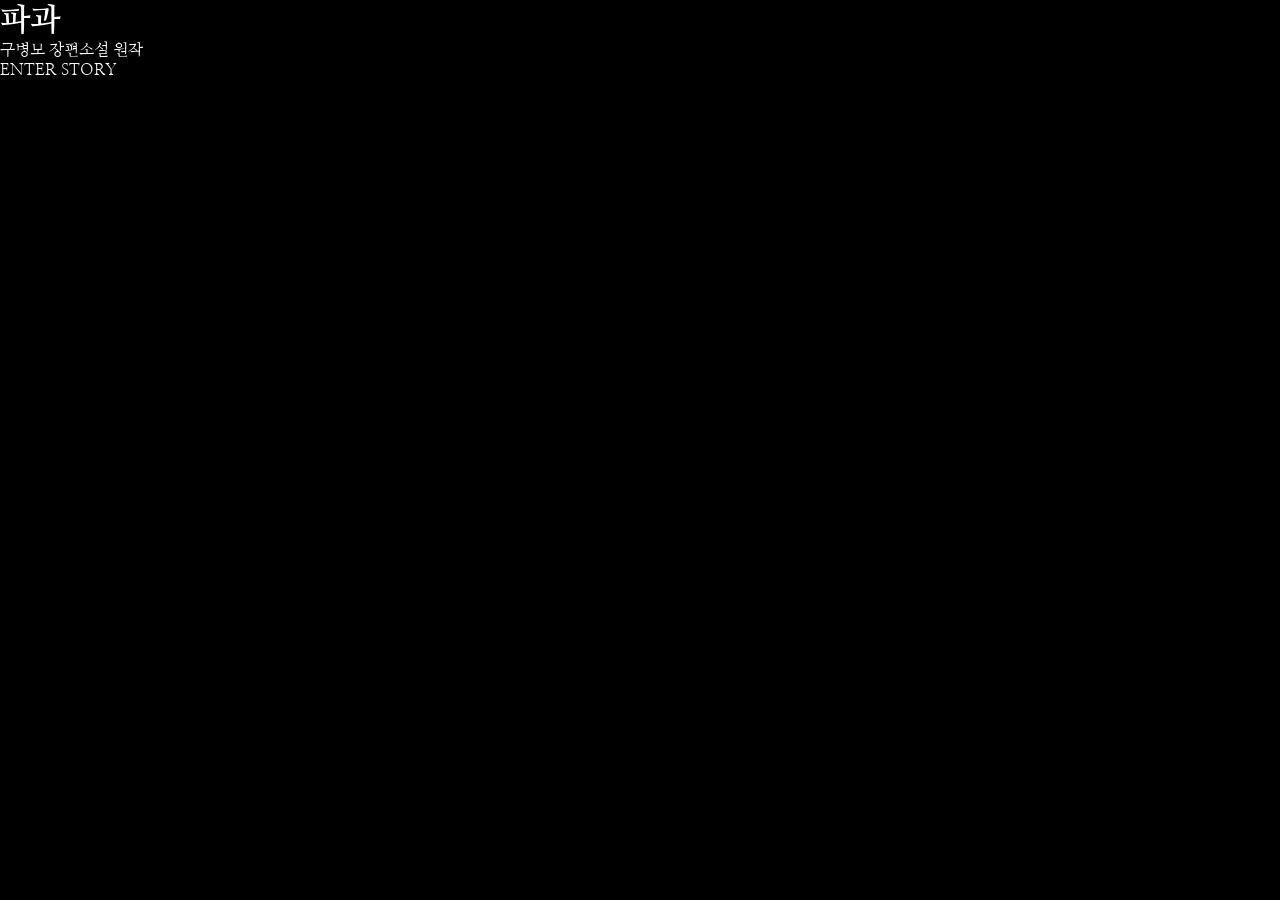
==== index.html @ cce9a95d "Add files via upload" ====
<!DOCTYPE html>
<html lang="ko">
<head>
    <meta charset="UTF-8">
    <meta name="viewport" content="width=device-width, initial-scale=1.0">
    <title>파과</title>
    <link rel="stylesheet" href="style.css">
    <link href="https://fonts.googleapis.com/css2?family=Nanum+Myeongjo:wght@400;700&display=swap" rel="stylesheet">
</head>
<body class="intro-body">
    <header class="intro-section">
        <div class="intro-content">
            <h1>파과</h1>
            <p class="subtitle">구병모 장편소설 원작</p>
            <a href="story.html" class="enter-btn">ENTER STORY</a>
        </div>
    </header>
</body>
</html>
---- style.css ----
/* ===================================================
   🎨 1. 기본 초기화 및 폰트 세팅
   =================================================== */
* {
    margin: 0;
    padding: 0;
    box-sizing: border-box;
}

body {
    font-family: 'Nanum Myeongjo', serif;
    background-color: #000000;
    color: #ffffff;
    overflow-x: hidden;
}

a {
    text-decoration: none;
    color: inherit;
}

/* ===================================================
   🎬 2. 첫 진입 인트로 커버 섹션 (화면 꽉 차게)
   =================================================== */
.intro-cover {
    position: relative;
    width: 100%;
    height: 100vh;
    background-color: #000000;
    display: flex;
    justify-content: center;
    align-items: center;
    overflow: hidden;
    z-index: 10;
}

/* 배경 이미지 세팅 (스토리 페이지 배경과 부드럽게 이어지도록 처리) */
.intro-cover .cover-bg {
    position: absolute;
    top: 0;
    left: 0;
    width: 100%;
    height: 100%;
    background: linear-gradient(to bottom, rgba(0,0,0,0.1), #000000), url('intro-bg.jpg') no-repeat center center;
    background-size: cover;
    opacity: 0.7;
}

/* 파과 대형 타이포 */
.intro-cover .logo-wrap {
    position: relative;
    z-index: 2;
}

.intro-cover .main-title {
    font-size: 120px;
    font-weight: 700;
    color: #ffffff;
    margin: 0;
    letter-spacing: 4px;
    /* 스크롤 시 조각나며 흐려지는 효과를 위한 부드러운 전환 인터벌 */
    transition: transform 0.1s ease-out, opacity 0.1s ease-out, filter 0.1s ease-out;
}

/* 하단 스크롤 유도 영역 */
.intro-cover .scroll-arrow {
    position: absolute;
    bottom: 50px;
    left: 50%;
    transform: translateX(-50%);
    z-index: 2;
    text-align: center;
    color: rgba(255, 255, 255, 0.7);
    font-size: 14px;
    letter-spacing: 2px;
}

.intro-cover .arrow-icon {
    margin-top: 10px;
    font-size: 20px;
    animation: bounce 1.5s infinite;
}

@keyframes bounce {
    0%, 100% { transform: translateY(0); }
    50% { transform: translateY(10px); }
}

/* ===================================================
   🧭 3. 네비게이션 바 & 사이드 바
   =================================================== */
/* 상단바: 첫 커버 화면에서는 안 보이다가 스크롤 내리면 자바스크립트로 노출 */
.top-nav {
    position: fixed;
    top: 0;
    left: 0;
    width: 100%;
    padding: 30px 60px;
    display: flex;
    justify-content: space-between;
    align-items: center;
    z-index: 100;
    background: linear-gradient(to bottom, rgba(0,0,0,0.8), transparent);
    opacity: 0;
    transform: translateY(-20px);
    transition: opacity 0.5s ease, transform 0.5s ease;
    pointer-events: none;
}

.top-nav.visible {
    opacity: 1;
    transform: translateY(0);
    pointer-events: auto;
}

.top-nav .logo {
    font-size: 24px;
    font-weight: 700;
    letter-spacing: 2px;
}

.top-nav .nav-links a {
    font-size: 14px;
    margin-left: 40px;
    letter-spacing: 1px;
    transition: color 0.3s;
}

.top-nav .nav-links a:hover,
.top-nav .nav-links a.active {
    color: #e50914;
}

/* 우측 고정 챕터 내비 */
.side-nav {
    position: fixed;
    right: 40px;
    top: 50%;
    transform: translateY(-50%);
    display: flex;
    flex-direction: column;
    gap: 15px;
    z-index: 90;
}

.side-nav a {
    width: 30px;
    height: 30px;
    border: 1px solid rgba(255,255,255,0.3);
    border-radius: 50%;
    display: flex;
    justify-content: center;
    align-items: center;
    font-size: 11px;
    color: rgba(255,255,255,0.5);
    transition: all 0.3s;
}

.side-nav a:hover {
    border-color: #ffffff;
    color: #ffffff;
    background-color: rgba(255,255,255,0.1);
}

/* ===================================================
   📖 4. 스토리 본문 레이아웃 (완전 블랙 & 그림자 제거)
   =================================================== */
.story-container {
    width: 100%;
    background-color: #000000;
    padding-bottom: 200px;
}

.story-panel {
    width: 100%;
    max-width: 800px;
    margin: 0 auto;
    padding: 120px 20px;
    display: flex;
    flex-direction: column;
    align-items: center;
}

.story-panel .chapter-num {
    font-size: 13px;
    color: #e50914;
    letter-spacing: 3px;
    font-weight: 700;
    margin-bottom: 10px;
}

.story-panel h2 {
    font-size: 36px;
    font-weight: 700;
    margin-bottom: 80px;
    letter-spacing: 2px;
    text-align: center;
}

/* 🎬 시네마틱 세로형 씬 래퍼 */
.scene-wrap {
    width: 100%;
    margin-bottom: 150px;
    display: flex;
    flex-direction: column;
    align-items: center;
}

.scene-wrap img {
    width: 100%;
    max-width: 800px;
    height: auto;
    border-radius: 2px;
}

/* 텍스트 상자 스타일 (그림자 완전 제거 및 정돈) */
.scene-wrap .text-box {
    width: 100%;
    max-width: 650px;
    margin-top: 40px;
    text-align: center;
}

.scene-wrap .text-box p {
    font-size: 17.5px;
    line-height: 1.9;
    color: #ffffff;
    word-break: keep-all;
    text-shadow: none !important; /* 그림자 강제 제거 */
}

/* ===================================================
   👁️ 5. 중앙 집중 실시간 블러 트랜지션 효과
   =================================================== */
.dynamic-blur img,
.dynamic-blur .text-box {
    transition: filter 0.25s ease-out, opacity 0.25s ease-out;
    will-change: filter, opacity; /* 부드러운 가속 보장 */
}
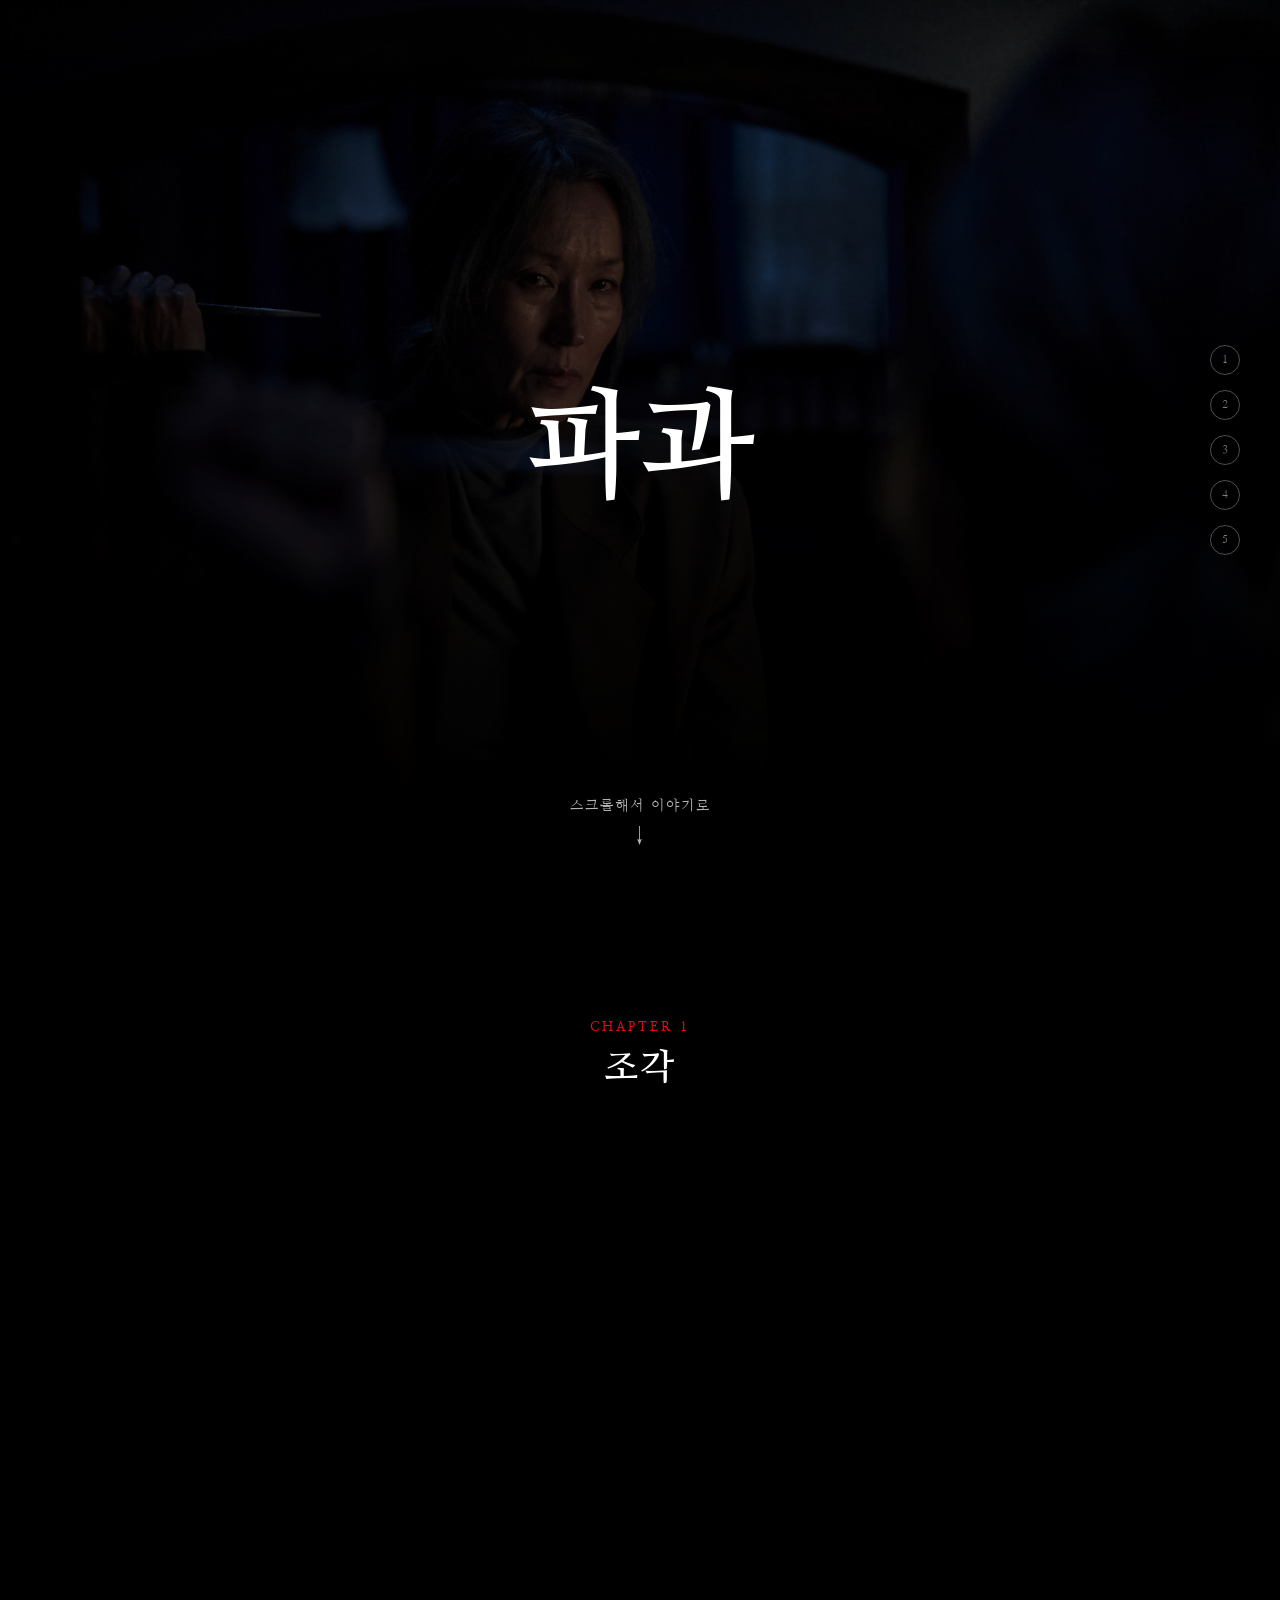
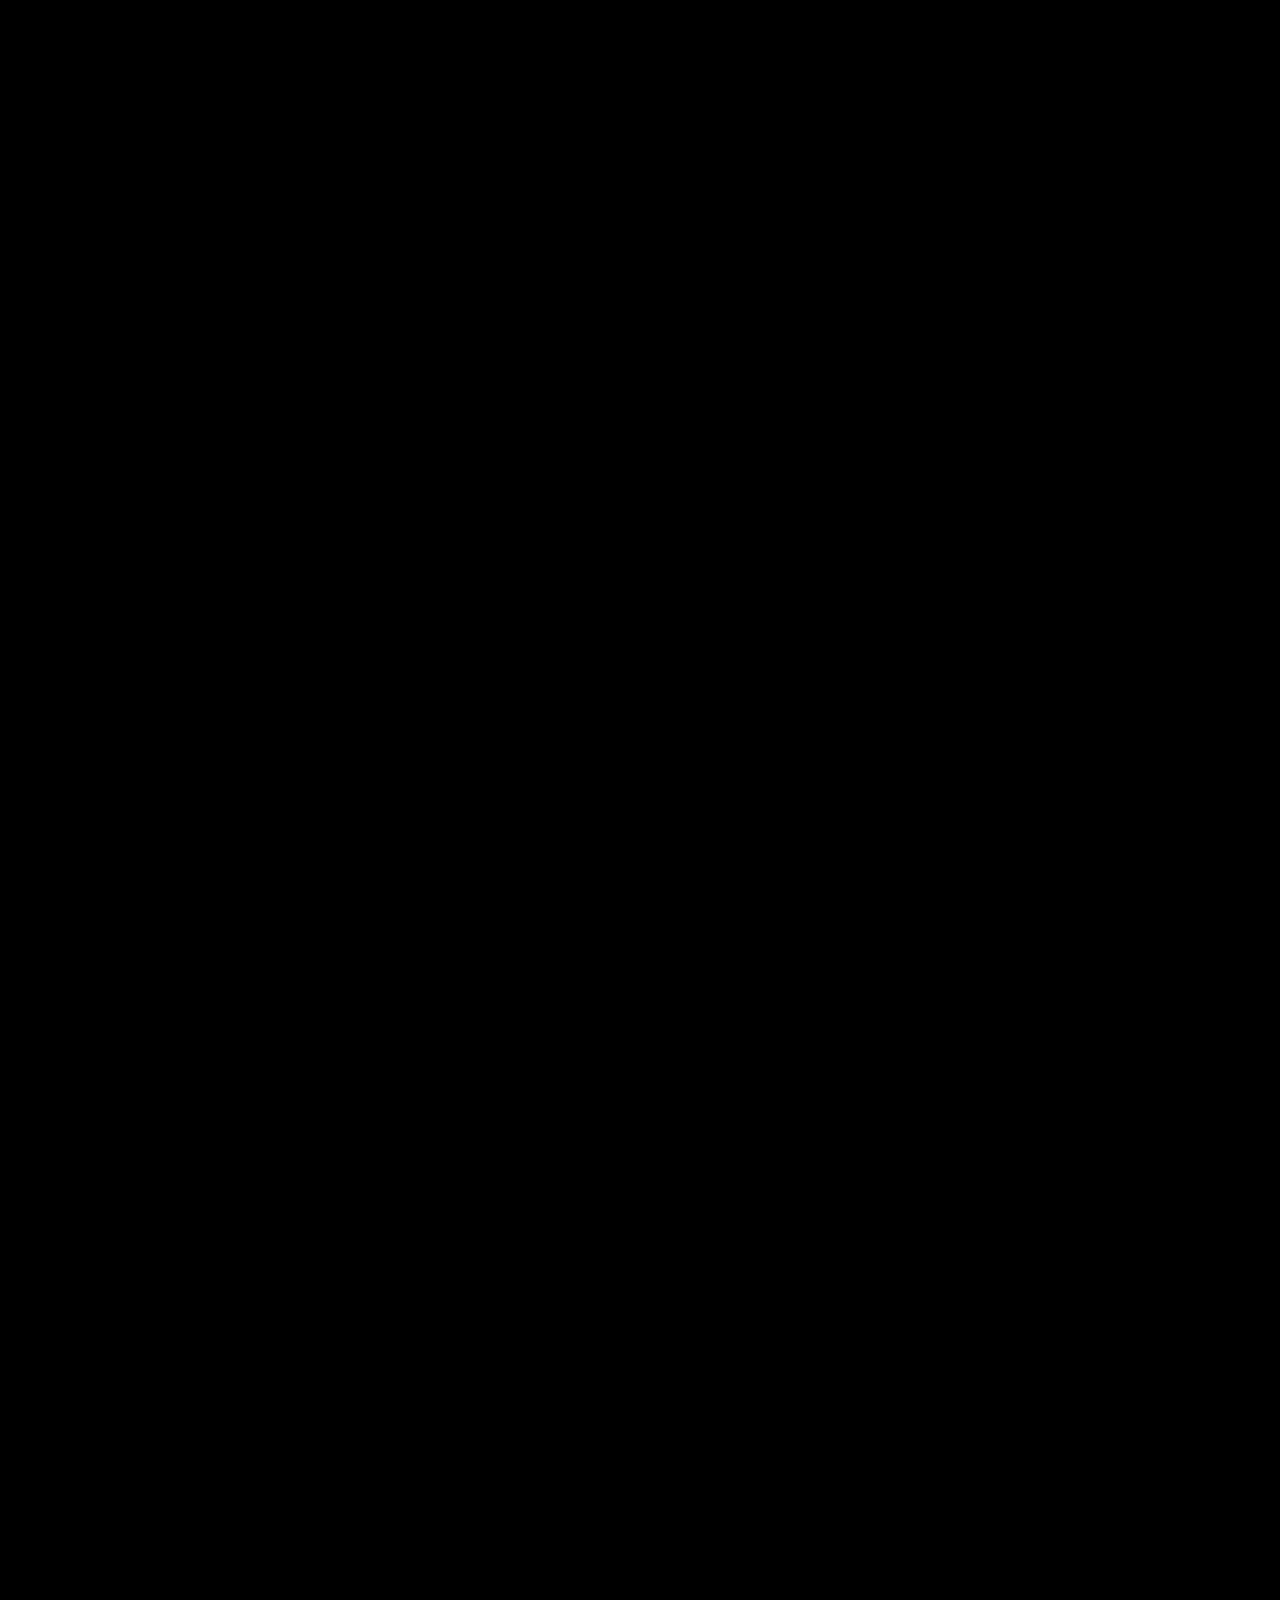
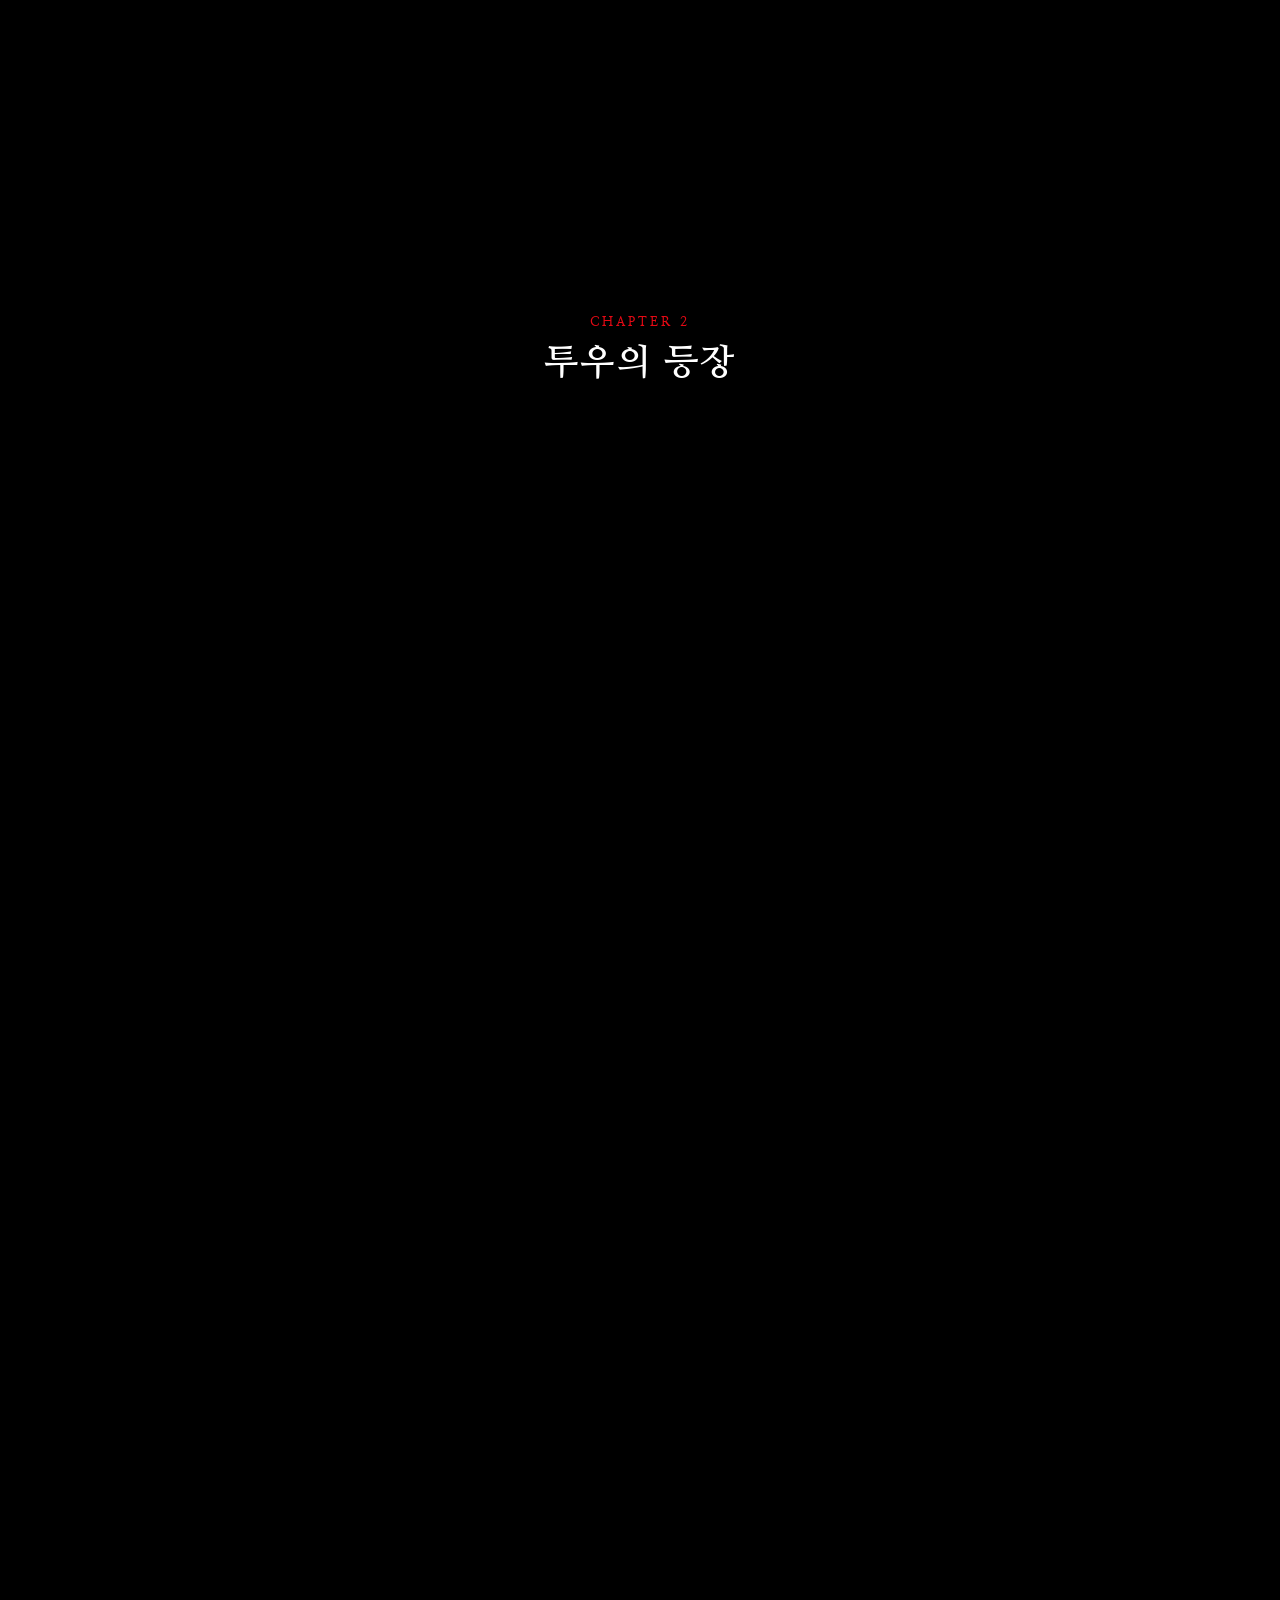
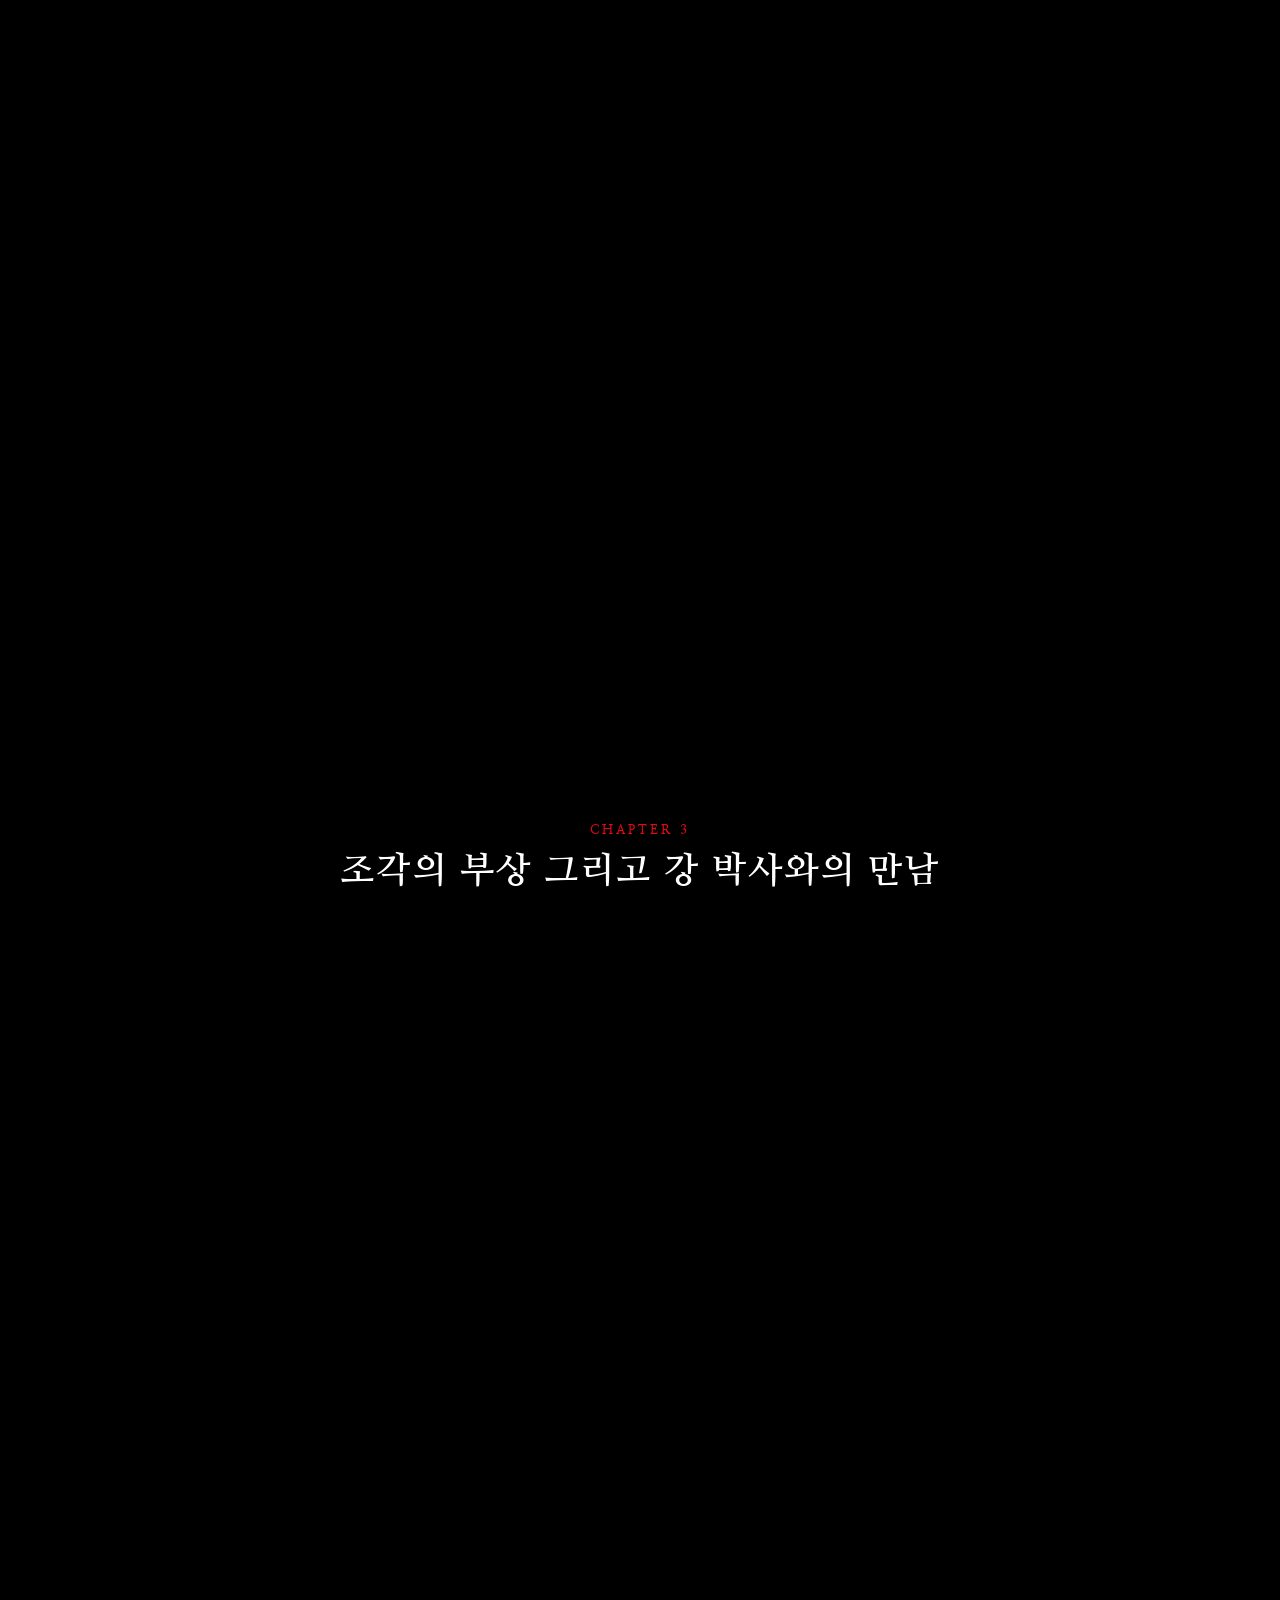
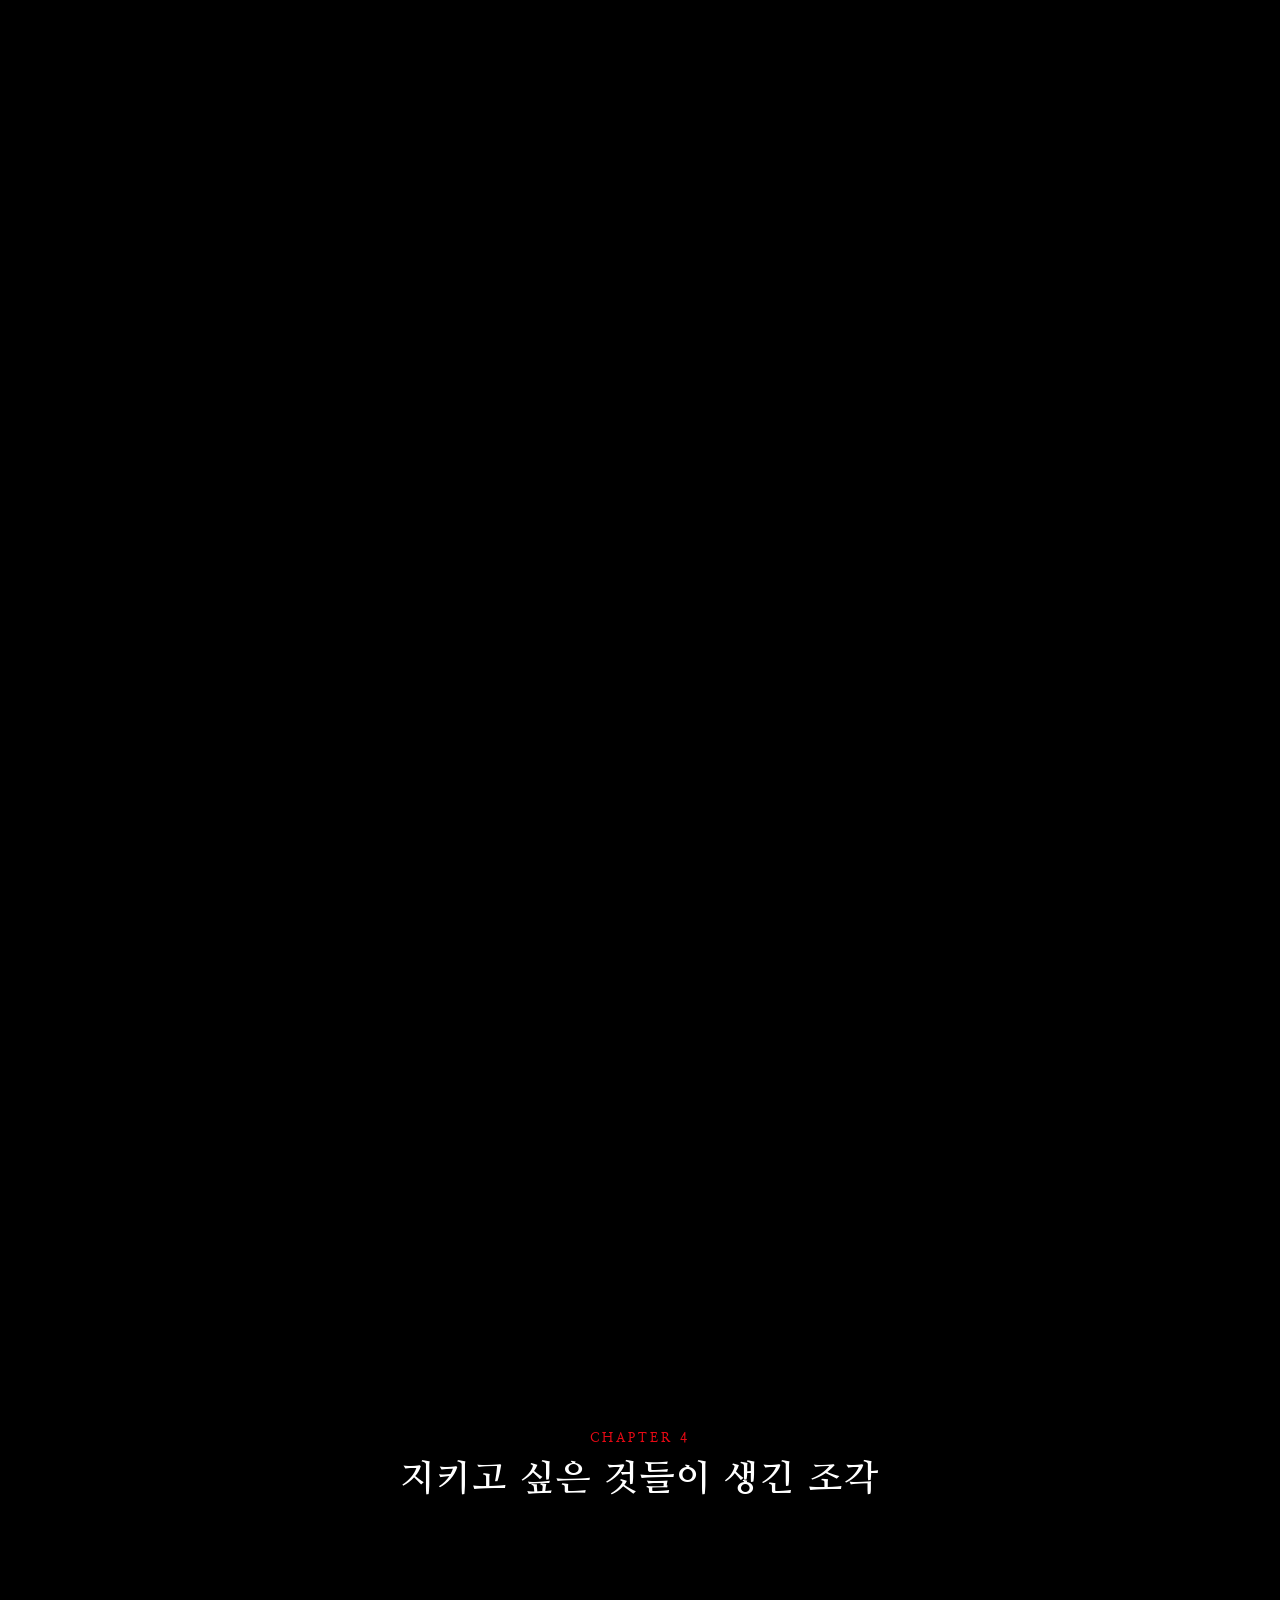
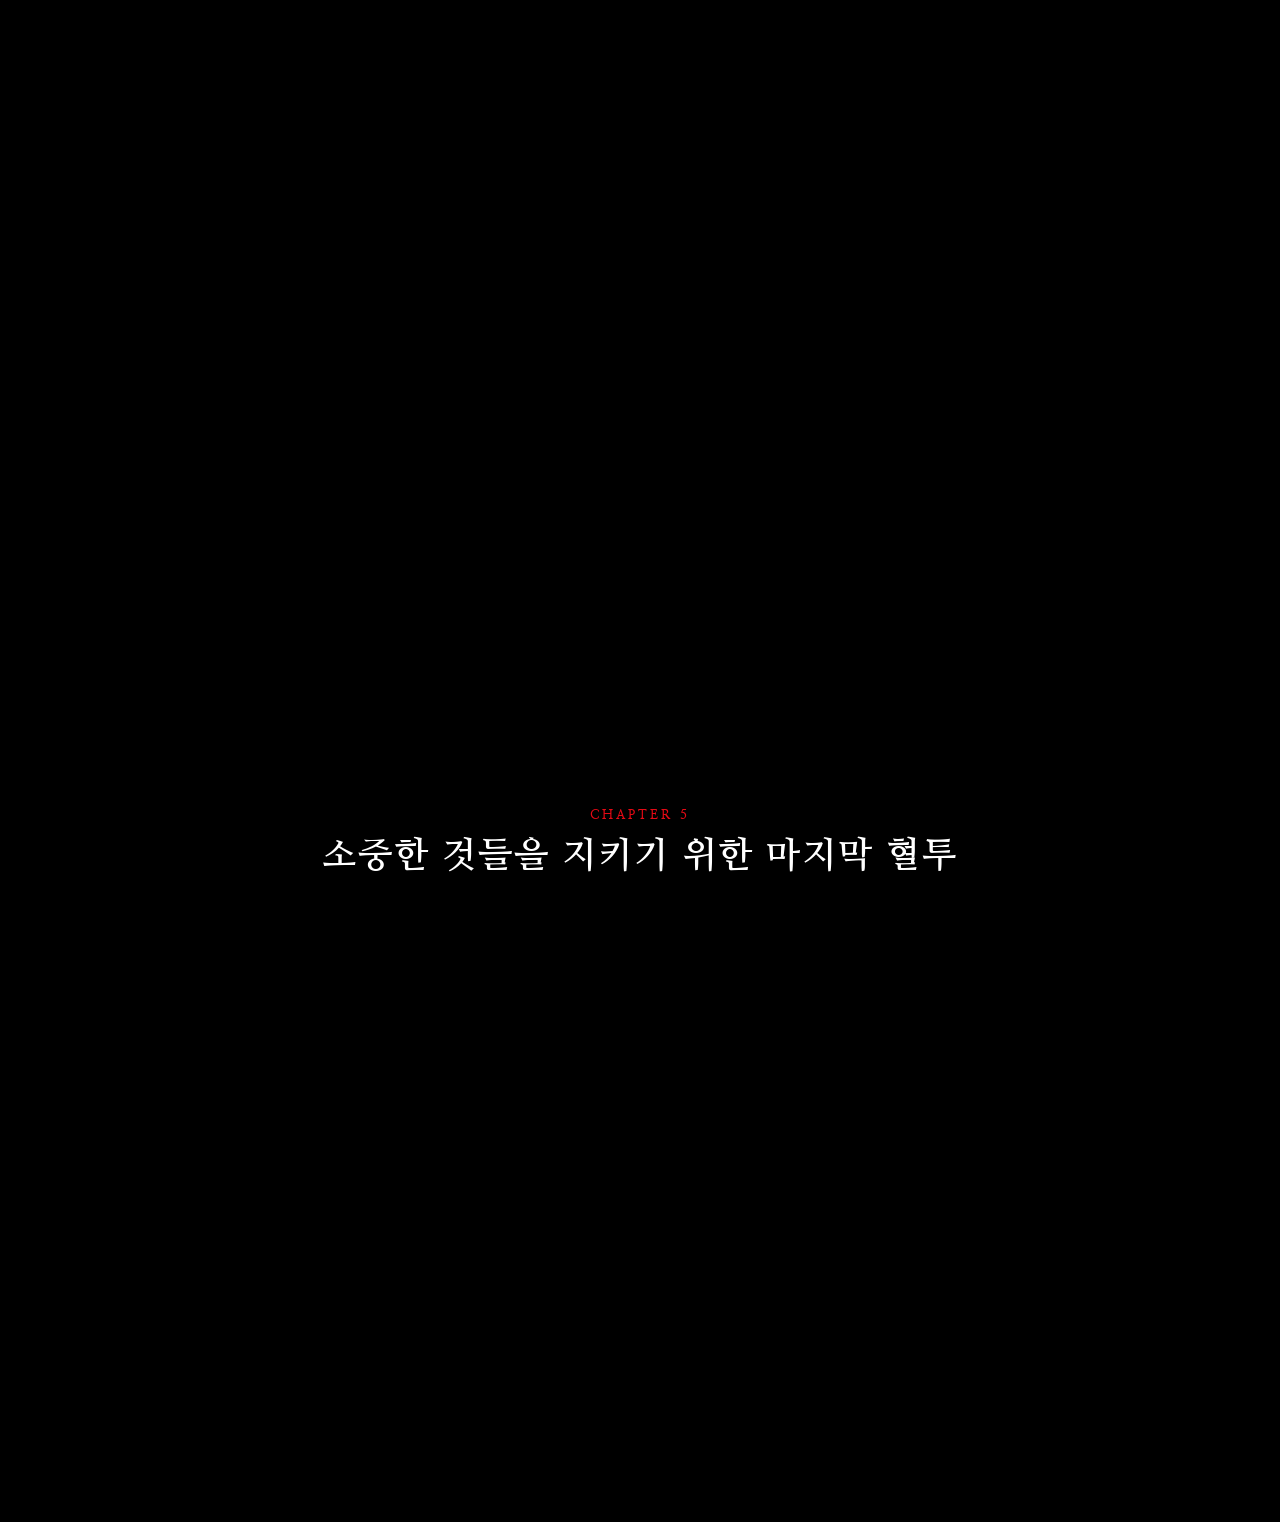
==== commit 97323553: "Add files via upload" ====
--- a/index.html
+++ b/index.html
@@ -3,17 +3,184 @@
 <head>
     <meta charset="UTF-8">
     <meta name="viewport" content="width=device-width, initial-scale=1.0">
-    <title>파과</title>
+    <title>파과 - Story</title>
     <link rel="stylesheet" href="style.css">
     <link href="https://fonts.googleapis.com/css2?family=Nanum+Myeongjo:wght@400;700&display=swap" rel="stylesheet">
 </head>
-<body class="intro-body">
-    <header class="intro-section">
-        <div class="intro-content">
-            <h1>파과</h1>
-            <p class="subtitle">구병모 장편소설 원작</p>
-            <a href="story.html" class="enter-btn">ENTER STORY</a>
+<body class="story-body">
+
+    <header class="intro-cover">
+        <div class="cover-bg"></div> 
+        <div class="logo-wrap">
+            <h1 class="main-title" id="brokenTitle">파과</h1>
+        </div>
+        <div class="scroll-arrow">
+            <p>스크롤해서 이야기로</p>
+            <div class="arrow-icon">↓</div>
         </div>
     </header>
+
+    <nav class="top-nav" onclick="window.scrollTo({top: 0, behavior: 'smooth'});" style="cursor: pointer;">
+        <div class="logo">파과</div>
+        <div class="nav-links">
+            <a href="index.html" class="active">STORY</a>
+            <a href="character.html">CHARACTER</a>
+            <a href="info.html">INFO</a>
+            <a href="https://product.kyobobook.co.kr/detail/S000001808685" target="_blank">BUY</a>
+        </div>
+    </nav>
+
+    <nav class="side-nav">
+        <a href="#chapter1">1</a>
+        <a href="#chapter2">2</a>
+        <a href="#chapter3">3</a>
+        <a href="#chapter4">4</a>
+        <a href="#chapter5">5</a>
+    </nav>
+
+    <main class="story-container">
+        
+        <section id="chapter1" class="story-panel cinematic-chapter">
+            <span class="chapter-num">CHAPTER 1</span>
+            <h2>조각</h2>
+
+            <div class="scene-wrap dynamic-blur">
+                <img src="scene1-1.jpg" alt="장면 1-1">
+                <div class="text-box"><p>60대 여성 킬러 조각.</p></div>
+            </div>
+
+            <div class="scene-wrap dynamic-blur">
+                <img src="scene1-2.jpg" alt="장면 1-2">
+                <div class="text-box"><p>그녀는 냉철하고 노련한 업계의 대모다.</p></div>
+            </div>
+
+            <div class="scene-wrap dynamic-blur">
+                <img src="scene1-3.jpg" alt="장면 1-3">
+                <div class="text-box"><p>수많은 세월 동안 단 한 번의 오차도 없이 의뢰를 처리해 온 그녀.</p></div>
+            </div>
+
+            <div class="scene-wrap dynamic-blur">
+                <img src="scene1-4.jpeg" alt="장면 1-4">
+                <div class="text-box"><p>하지만 흐르는 시간 속에서 그녀의 칼날도 조금씩 무뎌지기 시작한다.</p></div>
+            </div>
+        </section>
+
+        <section id="chapter2" class="story-panel cinematic-chapter">
+            <span class="chapter-num">CHAPTER 2</span>
+            <h2>투우의 등장</h2>
+
+            <div class="scene-wrap dynamic-blur">
+                <img src="scene2-1.jpg" alt="장면 2-1">
+                <div class="text-box"><p>조각의 곁을 맴돌며 예리하게 숨통을 조여오는 새로운 인물.</p></div>
+            </div>
+
+            <div class="scene-wrap dynamic-blur">
+                <img src="scene2-2.jpg" alt="장면 2-2">
+                <div class="text-box"><p>숨 막히는 긴장감 속에서 조각에게 자꾸만 시비를 거는 투우.</p></div>
+            </div>
+
+            <div class="scene-wrap dynamic-blur">
+                <img src="scene2-3.jpeg" alt="장면 2-3">
+                <div class="text-box"><p>그의 도발은 단순한 장난이 아닌, 거대한 폭풍의 전조였다.</p></div>
+            </div>
+        </section>
+
+        <section id="chapter3" class="story-panel cinematic-chapter">
+            <span class="chapter-num">CHAPTER 3</span>
+            <h2>조각의 부상 그리고 강 박사와의 만남</h2>
+
+            <div class="scene-wrap dynamic-blur">
+                <img src="scene3-1.jpg" alt="장면 3-1">
+                <div class="text-box"><p>노화로 인해 이전 같지 않은 몸. 한순간의 실수로 조각은 치명적인 부상을 입고 의식을 잃은 채 강 박사의 병원으로 실려 온다.</p></div>
+            </div>
+
+            <div class="scene-wrap dynamic-blur">
+                <img src="scene3-2.jpg" alt="장면 3-2">
+                <div class="text-box"><p>정신이 들자마자 킬러로서의 본능적인 방어기제와 극도의 경계심으로 눈앞의 강 박사를 거칠게 몰아붙이는 조각.</p></div>
+            </div>
+
+            <div class="scene-wrap dynamic-blur">
+                <img src="scene3-3.jpg" alt="장면 3-3">
+                <div class="text-box"><p>차가운 무기를 목에 겨눈 숨 막히는 대치 속에서, 두 사람의 기묘하고도 위태로운 인연이 시작된다.</p></div>
+            </div>
+        </section>
+
+        <section id="chapter4" class="story-panel cinematic-chapter">
+            <span class="chapter-num">CHAPTER 4</span>
+            <h2>지키고 싶은 것들이 생긴 조각</h2>
+
+            <div class="scene-wrap dynamic-blur">
+                <img src="common-18.jpeg" alt="딸을 품에 안은 강 박사">
+                <div class="text-box"><p>늘 피와 어둠뿐이었던 조각의 삶 속에, 하나뿐인 어린 딸을 품에 소중히 안아 지켜내는 강 박사의 따뜻하고 무해한 일상이 들어오기 시작한다.</p></div>
+            </div>
+
+            <div class="scene-wrap blur-target dynamic-blur">
+                <img src="common-19.jpg" alt="차 안에서 웃는 강 박사와 딸">
+                <div class="text-box"><p>그들 부녀가 함께 나누는 따스한 미소와 평화를 곁에서 지켜보며, 조각은 평생 느껴보지 못한 감정의 일렁임을 겪는다. 쇠잔해져 가던 킬러의 마음속에 처음으로 '파괴'가 아닌 '지키고 싶은 마음'이 태어난 순간이었다.</p></div>
+            </div>
+        </section>
+
+        <section id="chapter5" class="story-panel">
+            <span class="chapter-num">CHAPTER 5</span>
+            <h2>소중한 것들을 지키기 위한 마지막 혈투</h2>
+            <div class="scene-wrap dynamic-blur">
+                <img src="https://via.placeholder.com/800x500/222222/555555?text=Chapter+5+Image" alt="장면 5">
+                <div class="text-box"><p>강박사의 딸을 지키기 위한 조각과 그녀를 방해하려는 투우의 마지막 혈투가 시작된다.</p></div>
+            </div>
+        </section>
+    </main>
+
+    <script>
+        const brokenTitle = document.getElementById('brokenTitle');
+        const topNav = document.querySelector('.top-nav');
+        
+        window.addEventListener('scroll', () => {
+            let scrollPos = window.scrollY;
+            let windowHeight = window.innerHeight;
+            let ratio = scrollPos / (windowHeight * 0.7);
+            if (ratio > 1) ratio = 1;
+            
+            brokenTitle.style.opacity = 1 - ratio;
+            brokenTitle.style.letterSpacing = `${ratio * 50}px`;
+            brokenTitle.style.filter = `blur(${ratio * 10}px)`;
+            
+            if (scrollPos > windowHeight * 0.3) {
+                topNav.classList.add('visible');
+            } else {
+                topNav.classList.remove('visible');
+            }
+        });
+
+        const blurElements = document.querySelectorAll('.dynamic-blur');
+        function checkCenterBlur() {
+            const triggerPoint = window.innerHeight / 2;
+            blurElements.forEach(el => {
+                const rect = el.getBoundingClientRect();
+                const elCenter = rect.top + (rect.height / 2);
+                const distanceFromCenter = Math.abs(triggerPoint - elCenter);
+                
+                let blurAmount = (distanceFromCenter / window.innerHeight) * 12;
+                let opacityAmount = 1 - (distanceFromCenter / window.innerHeight) * 1.5;
+                
+                if (opacityAmount < 0) opacityAmount = 0;
+                if (blurAmount > 10) blurAmount = 10;
+                
+                const img = el.querySelector('img');
+                const text = el.querySelector('.text-box');
+                
+                if (img) {
+                    img.style.filter = `blur(${blurAmount}px)`;
+                    img.style.opacity = opacityAmount;
+                }
+                if (text) {
+                    text.style.filter = `blur(${blurAmount}px)`;
+                    text.style.opacity = opacityAmount;
+                }
+            });
+        }
+        window.addEventListener('scroll', checkCenterBlur);
+        window.addEventListener('resize', checkCenterBlur);
+        checkCenterBlur();
+    </script>
 </body>
 </html>
--- a/style.css
+++ b/style.css
@@ -20,7 +20,7 @@
 }
 
 /* ===================================================
-   🎬 2. 첫 진입 인트로 커버 섹션 (화면 꽉 차게)
+   🎬 2. 첫 진입 인트로 커버 섹션 (main-bg.jpeg 세팅 완료)
    =================================================== */
 .intro-cover {
     position: relative;
@@ -34,16 +34,16 @@
     z-index: 10;
 }
 
-/* 배경 이미지 세팅 (스토리 페이지 배경과 부드럽게 이어지도록 처리) */
+/* 🔗 요청하신 거울 속 조각 스틸컷 이미지 매칭 */
 .intro-cover .cover-bg {
     position: absolute;
     top: 0;
     left: 0;
     width: 100%;
     height: 100%;
-    background: linear-gradient(to bottom, rgba(0,0,0,0.1), #000000), url('intro-bg.jpg') no-repeat center center;
+    background: linear-gradient(to bottom, rgba(0,0,0,0.2), #000000), url('main-bg.jpeg') no-repeat center center;
     background-size: cover;
-    opacity: 0.7;
+    opacity: 0.75;
 }
 
 /* 파과 대형 타이포 */
@@ -58,7 +58,6 @@
     color: #ffffff;
     margin: 0;
     letter-spacing: 4px;
-    /* 스크롤 시 조각나며 흐려지는 효과를 위한 부드러운 전환 인터벌 */
     transition: transform 0.1s ease-out, opacity 0.1s ease-out, filter 0.1s ease-out;
 }
 
@@ -89,7 +88,6 @@
 /* ===================================================
    🧭 3. 네비게이션 바 & 사이드 바
    =================================================== */
-/* 상단바: 첫 커버 화면에서는 안 보이다가 스크롤 내리면 자바스크립트로 노출 */
 .top-nav {
     position: fixed;
     top: 0;
@@ -131,7 +129,6 @@
     color: #e50914;
 }
 
-/* 우측 고정 챕터 내비 */
 .side-nav {
     position: fixed;
     right: 40px;
@@ -197,7 +194,6 @@
     text-align: center;
 }
 
-/* 🎬 시네마틱 세로형 씬 래퍼 */
 .scene-wrap {
     width: 100%;
     margin-bottom: 150px;
@@ -213,7 +209,6 @@
     border-radius: 2px;
 }
 
-/* 텍스트 상자 스타일 (그림자 완전 제거 및 정돈) */
 .scene-wrap .text-box {
     width: 100%;
     max-width: 650px;
@@ -226,7 +221,7 @@
     line-height: 1.9;
     color: #ffffff;
     word-break: keep-all;
-    text-shadow: none !important; /* 그림자 강제 제거 */
+    text-shadow: none !important; /* 그림자 완전 삭제 */
 }
 
 /* ===================================================
@@ -235,5 +230,5 @@
 .dynamic-blur img,
 .dynamic-blur .text-box {
     transition: filter 0.25s ease-out, opacity 0.25s ease-out;
-    will-change: filter, opacity; /* 부드러운 가속 보장 */
+    will-change: filter, opacity;
 }
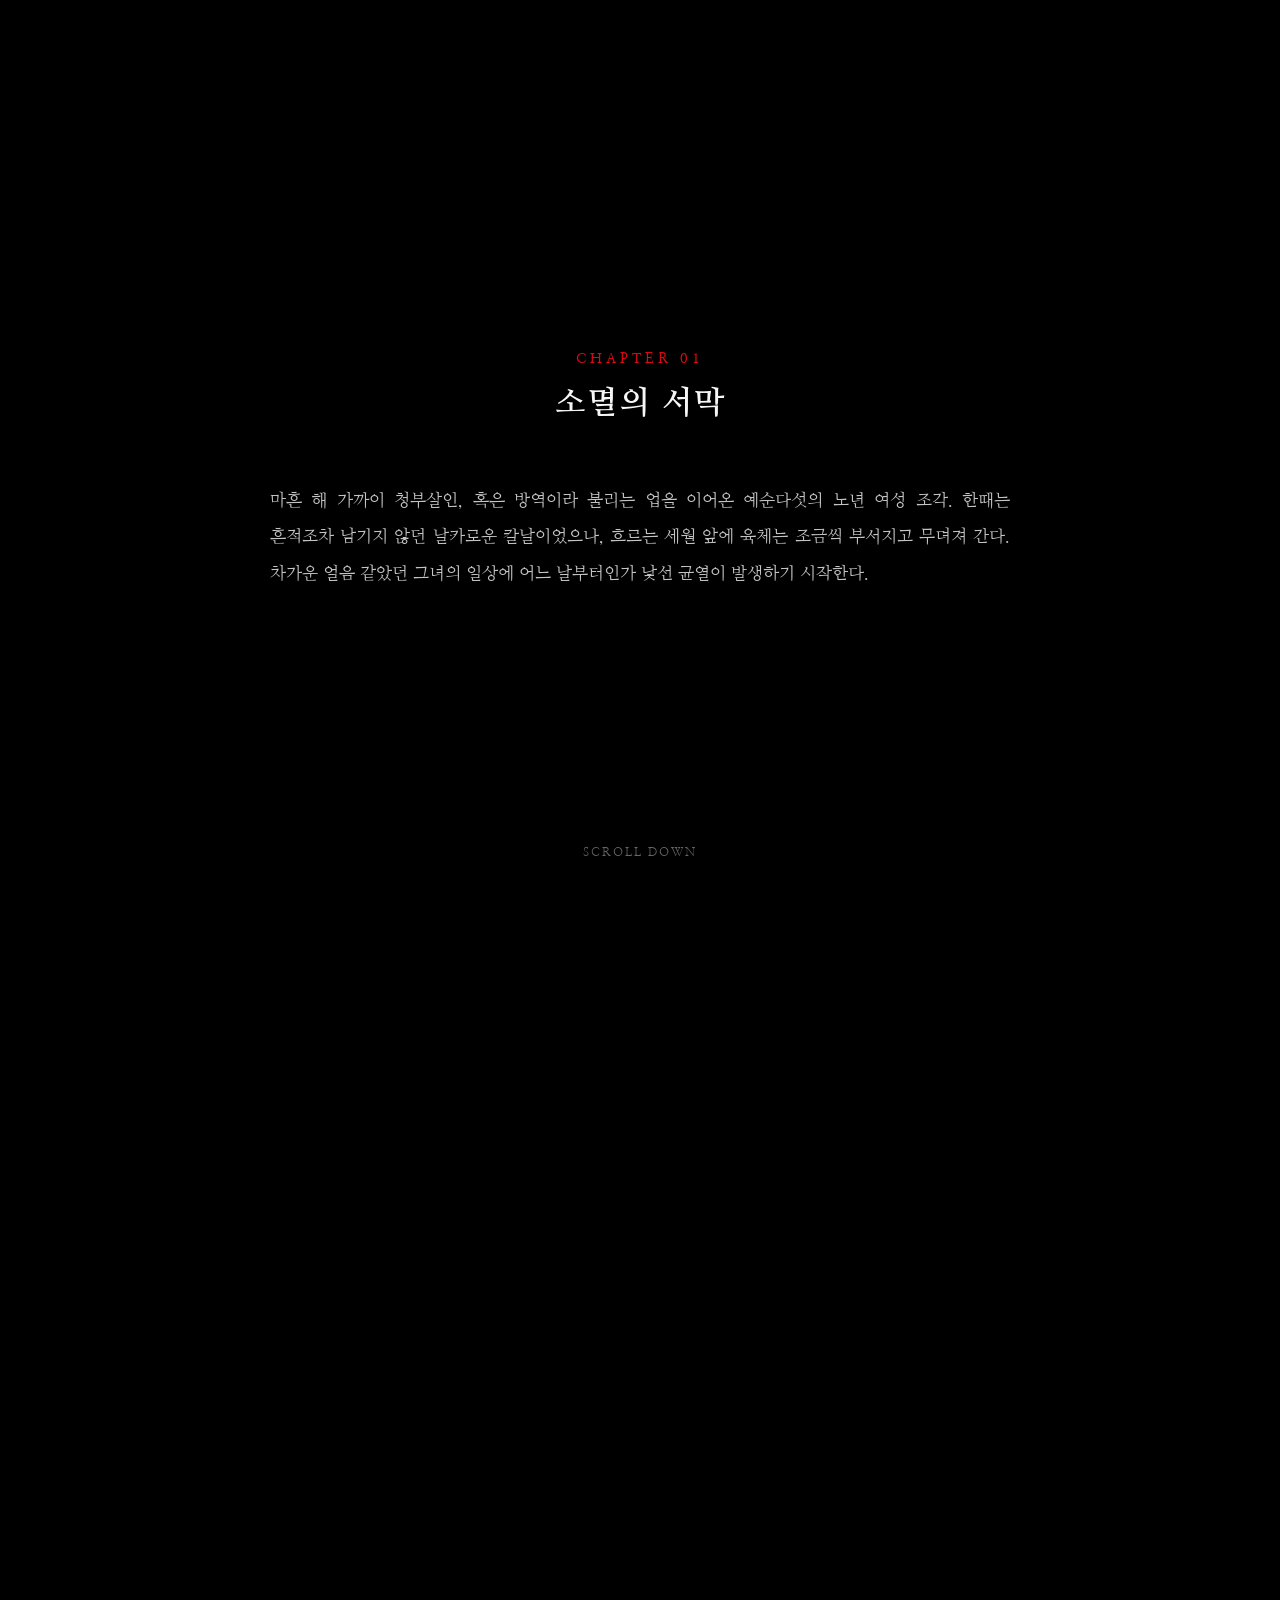
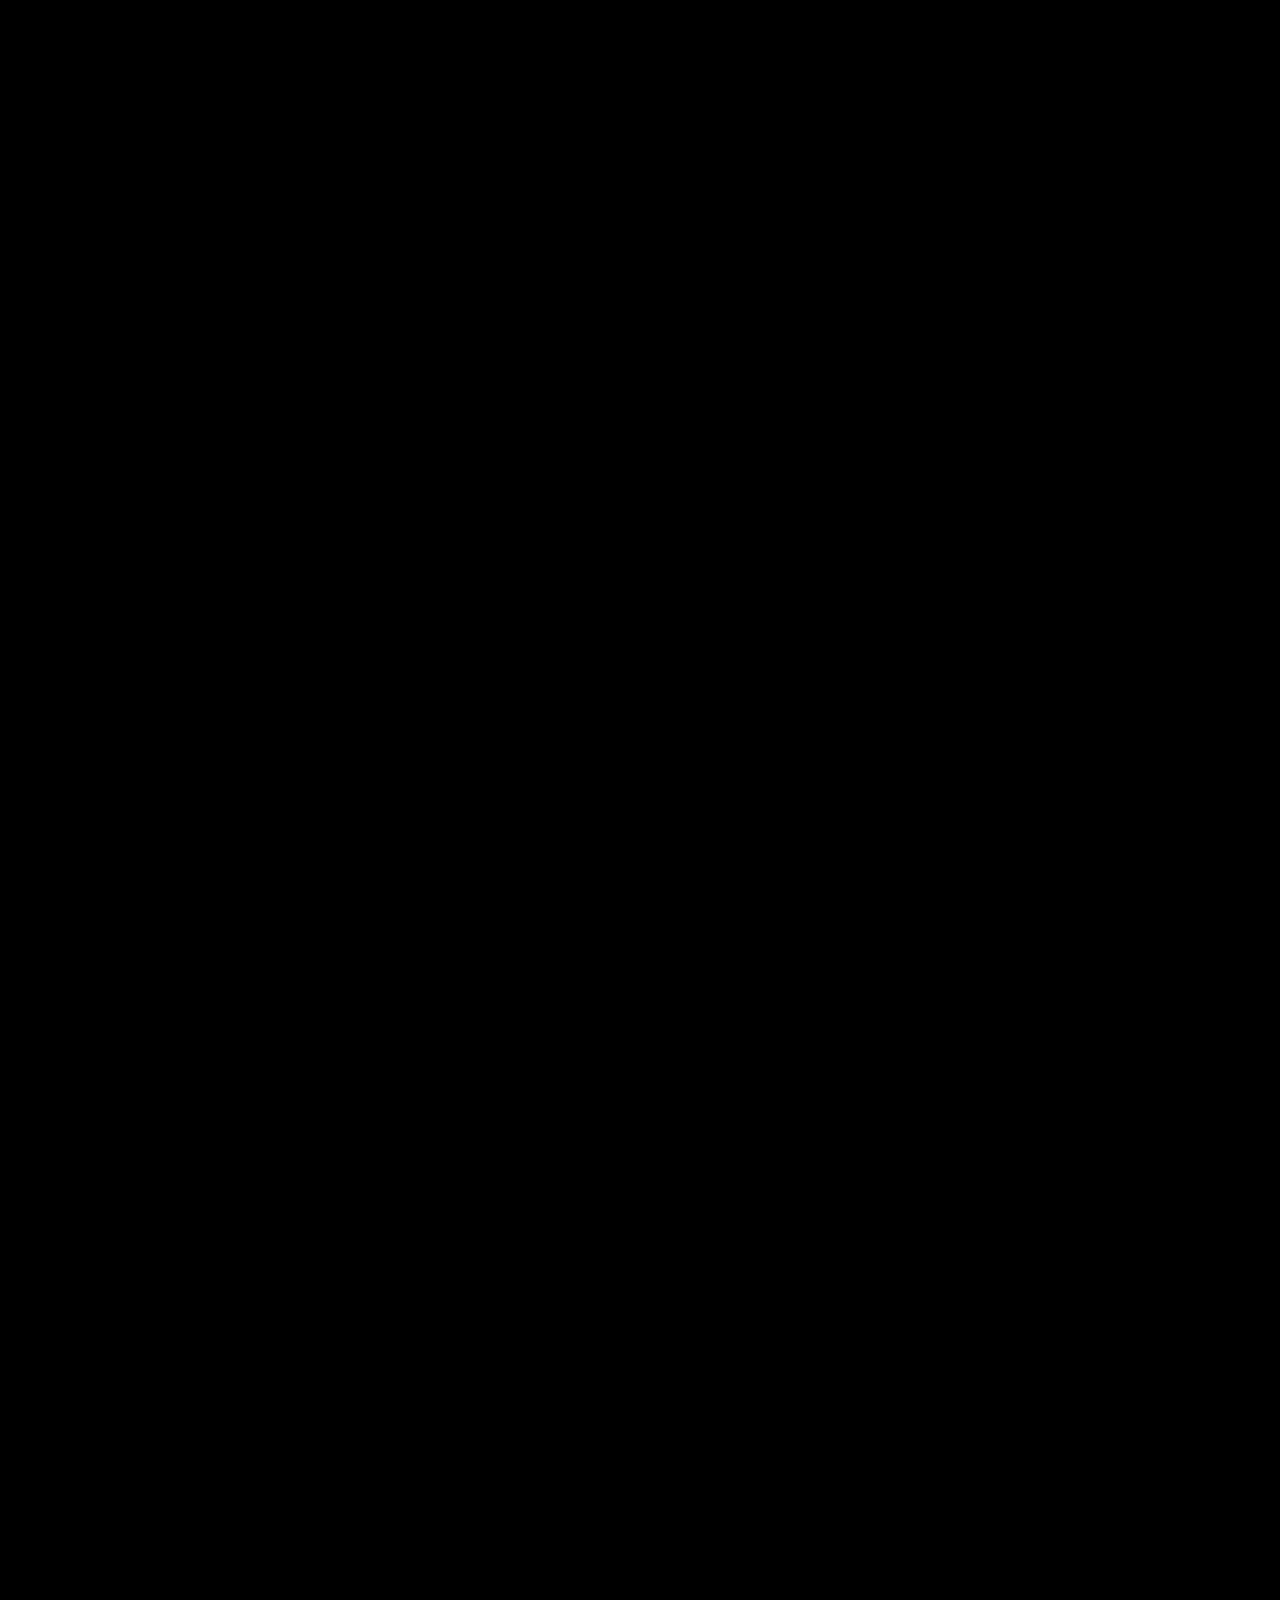
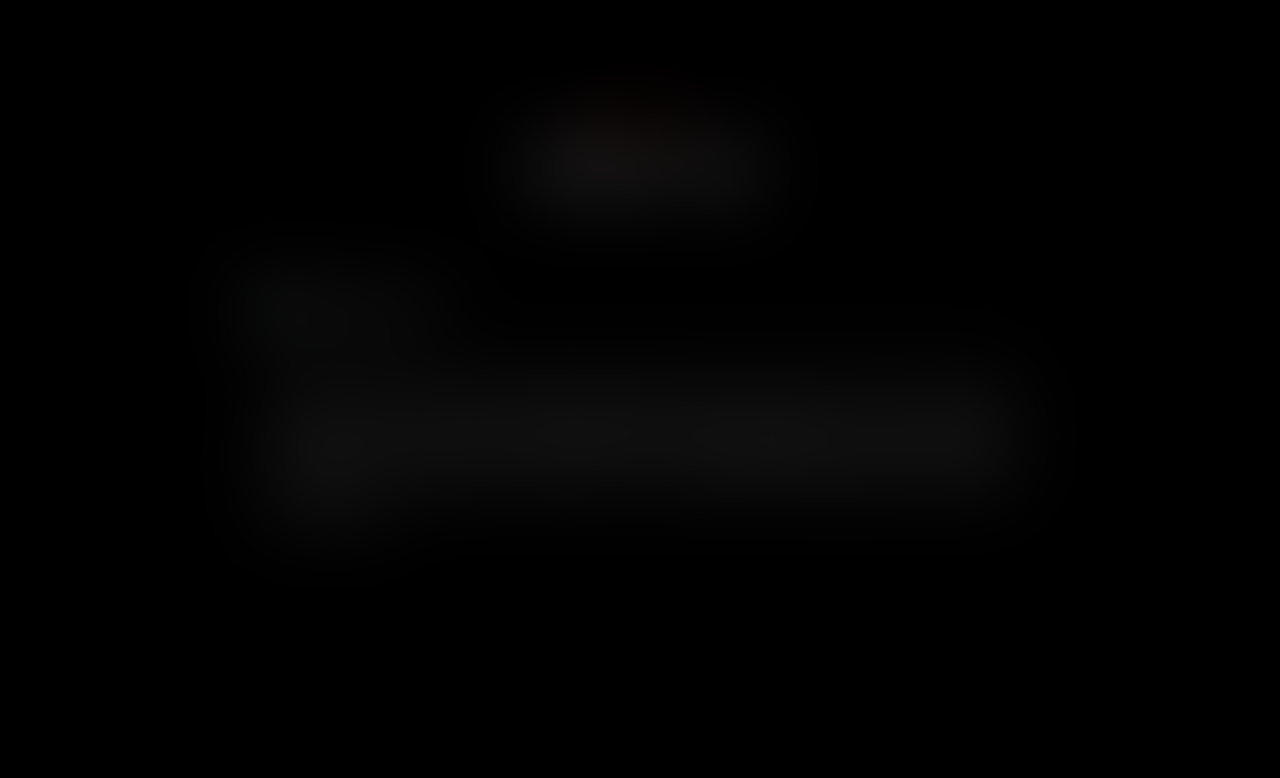
==== commit 323f6956: "Add files via upload" ====
--- a/index.html
+++ b/index.html
@@ -5,182 +5,236 @@
     <meta name="viewport" content="width=device-width, initial-scale=1.0">
     <title>파과 - Story</title>
     <link rel="stylesheet" href="style.css">
+    <!-- 날카롭고 진중한 세리프(명조) 서체 로드 -->
     <link href="https://fonts.googleapis.com/css2?family=Nanum+Myeongjo:wght@400;700&display=swap" rel="stylesheet">
+    <style>
+        /* 🖤 기본 스타일 및 여백 중심의 레이아웃 정의 */
+        body {
+            background-color: #000000;
+            color: #ffffff;
+            margin: 0;
+            padding: 0;
+            font-family: 'Nanum Myeongjo', serif;
+            overflow-x: hidden;
+        }
+
+        /* 상단 고정 메뉴 바 */
+        .top-nav {
+            position: fixed;
+            top: 0;
+            left: 0;
+            width: 100%;
+            padding: 30px 60px;
+            display: flex;
+            justify-content: space-between;
+            align-items: center;
+            z-index: 100;
+            background: linear-gradient(to bottom, rgba(0,0,0,0.9), transparent);
+            box-sizing: border-box;
+        }
+        .logo {
+            font-size: 24px;
+            font-weight: 700;
+            letter-spacing: 2px;
+        }
+        .nav-links a {
+            font-size: 14px;
+            margin-left: 40px;
+            letter-spacing: 1px;
+            text-decoration: none;
+            color: #ffffff;
+            transition: color 0.3s;
+        }
+        .nav-links a:hover, .nav-links a.active {
+            color: #e50914;
+        }
+
+        /* 스크롤 가이드 디자인 */
+        .scroll-guide {
+            position: fixed;
+            bottom: 40px;
+            left: 50%;
+            transform: translateX(-50%);
+            font-size: 12px;
+            letter-spacing: 2px;
+            color: #666;
+            z-index: 10;
+            animation: pulse 2s infinite;
+        }
+        @keyframes pulse {
+            0% { opacity: 0.3; }
+            50% { opacity: 1; }
+            100% { opacity: 0.3; }
+        }
+
+        /* ⏳ 스크롤에 따라 사라지는 연출을 위한 페이드 섹션 공통 스타일 */
+        .chapter-section {
+            max-width: 800px;
+            margin: 0 auto;
+            padding: 250px 20px; /* 극단적인 세로 여백으로 호흡을 길게 유도 */
+            display: flex;
+            flex-direction: column;
+            align-items: center;
+            justify-content: center;
+            min-height: 60vh;
+            will-change: opacity, filter;
+            transition: opacity 0.2s ease-out, filter 0.2s ease-out;
+        }
+
+        /* 챕터 공통 내부 구성 */
+        .chapter-num {
+            font-size: 14px;
+            color: #e50914;
+            letter-spacing: 4px;
+            font-weight: 700;
+            margin-bottom: 15px;
+        }
+        .chapter-title {
+            font-size: 32px;
+            font-weight: 700;
+            margin: 0 0 60px 0;
+            letter-spacing: 2px;
+            text-align: center;
+        }
+        .chapter-desc {
+            font-size: 16.5px;
+            line-height: 2.2;
+            color: #cccccc;
+            word-break: keep-all;
+            text-align: justify;
+            margin: 0;
+            padding: 0 10px;
+        }
+
+        /* ⚔️ CHAPTER 5 전용 특화 스타일 */
+        .chapter-img-wrap {
+            width: 100%;
+            margin: 50px 0 60px 0;
+            box-shadow: 0 15px 40px rgba(0,0,0,0.8);
+            border: 1px solid #111;
+        }
+        .chapter-img-wrap img {
+            width: 100%;
+            height: auto;
+            display: block;
+            border-radius: 2px;
+        }
+    </style>
 </head>
-<body class="story-body">
-
-    <header class="intro-cover">
-        <div class="cover-bg"></div> 
-        <div class="logo-wrap">
-            <h1 class="main-title" id="brokenTitle">파과</h1>
-        </div>
-        <div class="scroll-arrow">
-            <p>스크롤해서 이야기로</p>
-            <div class="arrow-icon">↓</div>
-        </div>
-    </header>
-
-    <nav class="top-nav" onclick="window.scrollTo({top: 0, behavior: 'smooth'});" style="cursor: pointer;">
+<body>
+
+    <!-- 상단 고정 네비게이션 -->
+    <nav class="top-nav">
         <div class="logo">파과</div>
         <div class="nav-links">
             <a href="index.html" class="active">STORY</a>
             <a href="character.html">CHARACTER</a>
-            <a href="info.html">INFO</a>
+            <a href="about.html">ABOUT</a>
             <a href="https://product.kyobobook.co.kr/detail/S000001808685" target="_blank">BUY</a>
         </div>
     </nav>
 
-    <nav class="side-nav">
-        <a href="#chapter1">1</a>
-        <a href="#chapter2">2</a>
-        <a href="#chapter3">3</a>
-        <a href="#chapter4">4</a>
-        <a href="#chapter5">5</a>
-    </nav>
-
-    <main class="story-container">
-        
-        <section id="chapter1" class="story-panel cinematic-chapter">
-            <span class="chapter-num">CHAPTER 1</span>
-            <h2>조각</h2>
-
-            <div class="scene-wrap dynamic-blur">
-                <img src="scene1-1.jpg" alt="장면 1-1">
-                <div class="text-box"><p>60대 여성 킬러 조각.</p></div>
+    <!-- 스크롤 유도 가이드 -->
+    <div class="scroll-guide">SCROLL DOWN</div>
+
+    <!-- MAIN STORY AREA -->
+    <main style="padding-top: 100px;">
+
+        <!-- 📖 CHAPTER 1 -->
+        <section class="chapter-section" id="chapter1">
+            <span class="chapter-num">CHAPTER 01</span>
+            <h2 class="chapter-title">소멸의 서막</h2>
+            <p class="chapter-desc">
+                마흔 해 가까이 청부살인, 혹은 방역이라 불리는 업을 이어온 예순다섯의 노년 여성 조각. 
+                한때는 흔적조차 남기지 않던 날카로운 칼날이었으나, 흐르는 세월 앞에 육체는 조금씩 부서지고 무뎌져 간다. 
+                차가운 얼음 같았던 그녀의 일상에 어느 날부터인가 낯선 균열이 발생하기 시작한다.
+            </p>
+        </section>
+
+        <!-- 📖 CHAPTER 2 -->
+        <section class="chapter-section" id="chapter2">
+            <span class="chapter-num">CHAPTER 02</span>
+            <h2 class="chapter-title">기억의 얼룩</h2>
+            <p class="chapter-desc">
+                지워지지 않는 과거의 잔상들이 불쑥불쑥 조각의 발목을 잡는다. 젊고 냉혹했던 시절의 기억, 
+                그리고 그녀를 이 어둠의 세계로 이끌었던 스승 ‘류’와의 강렬했던 순간들. 
+                사라져가는 기억의 파편을 붙잡으려는 순간, 현실의 심장도 미세하게 떨려온다.
+            </p>
+        </section>
+
+        <!-- 📖 CHAPTER 3 -->
+        <section class="chapter-section" id="chapter3">
+            <span class="chapter-num">CHAPTER 03</span>
+            <h2 class="chapter-title">낯선 연민</h2>
+            <p class="chapter-desc">
+                단 한 번도 타인의 삶에 개입하거나 감정을 낭비해 본 적 없던 조각의 삶에, 한 가족이 들어온다. 
+                상처 입은 평범한 이들을 마주한 순간, 그녀의 마음속 깊은 곳에 묻어두었던 연민과 공감이라는 감정이 
+                마치 서리 맞은 과일처럼 시리게 피어오르기 시작한다.
+            </p>
+        </section>
+
+        <!-- 📖 CHAPTER 4 -->
+        <section class="chapter-section" id="chapter4">
+            <span class="chapter-num">CHAPTER 04</span>
+            <h2 class="chapter-title">젊은 추격자</h2>
+            <p class="chapter-desc">
+                조각의 뒤를 쫓는 젊고 잔혹한 청부업자 ‘투우’. 그는 조각이 가진 과거의 그림자이자, 
+                늙어버린 세대를 밀어내려는 무자비한 시간의 상징이다. 
+                숨 막히는 긴장감 속에서 두 대립하는 존재의 거리는 서서히 좁혀져만 간다.
+            </p>
+        </section>
+
+        <!-- ⚔️ CHAPTER 5 (요청하신 이미지와 스타일 완벽 반영 섹션) -->
+        <section class="chapter-section" id="chapter5">
+            <span class="chapter-num">CHAPTER 05</span>
+            <h2 class="chapter-title">투쟁 혹은 소멸</h2>
+            
+            <!-- 액션 스틸컷 배치 -->
+            <div class="chapter-img-wrap">
+                <img src="스크린샷 2026-06-08 오후 10.18.51.jpg" alt="파과 챕터5 액션 스틸컷">
             </div>
 
-            <div class="scene-wrap dynamic-blur">
-                <img src="scene1-2.jpg" alt="장면 1-2">
-                <div class="text-box"><p>그녀는 냉철하고 노련한 업계의 대모다.</p></div>
-            </div>
-
-            <div class="scene-wrap dynamic-blur">
-                <img src="scene1-3.jpg" alt="장면 1-3">
-                <div class="text-box"><p>수많은 세월 동안 단 한 번의 오차도 없이 의뢰를 처리해 온 그녀.</p></div>
-            </div>
-
-            <div class="scene-wrap dynamic-blur">
-                <img src="scene1-4.jpeg" alt="장면 1-4">
-                <div class="text-box"><p>하지만 흐르는 시간 속에서 그녀의 칼날도 조금씩 무뎌지기 시작한다.</p></div>
-            </div>
-        </section>
-
-        <section id="chapter2" class="story-panel cinematic-chapter">
-            <span class="chapter-num">CHAPTER 2</span>
-            <h2>투우의 등장</h2>
-
-            <div class="scene-wrap dynamic-blur">
-                <img src="scene2-1.jpg" alt="장면 2-1">
-                <div class="text-box"><p>조각의 곁을 맴돌며 예리하게 숨통을 조여오는 새로운 인물.</p></div>
-            </div>
-
-            <div class="scene-wrap dynamic-blur">
-                <img src="scene2-2.jpg" alt="장면 2-2">
-                <div class="text-box"><p>숨 막히는 긴장감 속에서 조각에게 자꾸만 시비를 거는 투우.</p></div>
-            </div>
-
-            <div class="scene-wrap dynamic-blur">
-                <img src="scene2-3.jpeg" alt="장면 2-3">
-                <div class="text-box"><p>그의 도발은 단순한 장난이 아닌, 거대한 폭풍의 전조였다.</p></div>
-            </div>
-        </section>
-
-        <section id="chapter3" class="story-panel cinematic-chapter">
-            <span class="chapter-num">CHAPTER 3</span>
-            <h2>조각의 부상 그리고 강 박사와의 만남</h2>
-
-            <div class="scene-wrap dynamic-blur">
-                <img src="scene3-1.jpg" alt="장면 3-1">
-                <div class="text-box"><p>노화로 인해 이전 같지 않은 몸. 한순간의 실수로 조각은 치명적인 부상을 입고 의식을 잃은 채 강 박사의 병원으로 실려 온다.</p></div>
-            </div>
-
-            <div class="scene-wrap dynamic-blur">
-                <img src="scene3-2.jpg" alt="장면 3-2">
-                <div class="text-box"><p>정신이 들자마자 킬러로서의 본능적인 방어기제와 극도의 경계심으로 눈앞의 강 박사를 거칠게 몰아붙이는 조각.</p></div>
-            </div>
-
-            <div class="scene-wrap dynamic-blur">
-                <img src="scene3-3.jpg" alt="장면 3-3">
-                <div class="text-box"><p>차가운 무기를 목에 겨눈 숨 막히는 대치 속에서, 두 사람의 기묘하고도 위태로운 인연이 시작된다.</p></div>
-            </div>
-        </section>
-
-        <section id="chapter4" class="story-panel cinematic-chapter">
-            <span class="chapter-num">CHAPTER 4</span>
-            <h2>지키고 싶은 것들이 생긴 조각</h2>
-
-            <div class="scene-wrap dynamic-blur">
-                <img src="common-18.jpeg" alt="딸을 품에 안은 강 박사">
-                <div class="text-box"><p>늘 피와 어둠뿐이었던 조각의 삶 속에, 하나뿐인 어린 딸을 품에 소중히 안아 지켜내는 강 박사의 따뜻하고 무해한 일상이 들어오기 시작한다.</p></div>
-            </div>
-
-            <div class="scene-wrap blur-target dynamic-blur">
-                <img src="common-19.jpg" alt="차 안에서 웃는 강 박사와 딸">
-                <div class="text-box"><p>그들 부녀가 함께 나누는 따스한 미소와 평화를 곁에서 지켜보며, 조각은 평생 느껴보지 못한 감정의 일렁임을 겪는다. 쇠잔해져 가던 킬러의 마음속에 처음으로 '파괴'가 아닌 '지키고 싶은 마음'이 태어난 순간이었다.</p></div>
-            </div>
-        </section>
-
-        <section id="chapter5" class="story-panel">
-            <span class="chapter-num">CHAPTER 5</span>
-            <h2>소중한 것들을 지키기 위한 마지막 혈투</h2>
-            <div class="scene-wrap dynamic-blur">
-                <img src="https://via.placeholder.com/800x500/222222/555555?text=Chapter+5+Image" alt="장면 5">
-                <div class="text-box"><p>강박사의 딸을 지키기 위한 조각과 그녀를 방해하려는 투우의 마지막 혈투가 시작된다.</p></div>
-            </div>
-        </section>
+            <p class="chapter-desc">
+                쇠잔해가는 육체와 달리 날카롭게 부딪히는 칼날 끝에는 여전히 서슬 퍼런 살기가 감돈다. 
+                피할 수 없는 노화의 굴레 속에서 킬러 조각은 자신을 위협하는 젊은 숨결과 맹렬히 충돌한다. 
+                그것은 단순한 생존을 위한 투쟁이 아닌, 소멸해가는 생의 한가운데서 자신의 존재와 변화한 감정을 증명하려는 처절하고도 눈부신 사투였다.
+            </p>
+        </section>
+
     </main>
 
+    <!-- 🛠️ INTERACTION SCRIPT: 노화 과정을 상징하는 스크롤 페이드-아웃 효과 -->
     <script>
-        const brokenTitle = document.getElementById('brokenTitle');
-        const topNav = document.querySelector('.top-nav');
-        
-        window.addEventListener('scroll', () => {
-            let scrollPos = window.scrollY;
-            let windowHeight = window.innerHeight;
-            let ratio = scrollPos / (windowHeight * 0.7);
-            if (ratio > 1) ratio = 1;
-            
-            brokenTitle.style.opacity = 1 - ratio;
-            brokenTitle.style.letterSpacing = `${ratio * 50}px`;
-            brokenTitle.style.filter = `blur(${ratio * 10}px)`;
-            
-            if (scrollPos > windowHeight * 0.3) {
-                topNav.classList.add('visible');
-            } else {
-                topNav.classList.remove('visible');
-            }
+        window.addEventListener('scroll', function() {
+            const sections = document.querySelectorAll('.chapter-section');
+            const windowHeight = window.innerHeight;
+
+            sections.forEach(section => {
+                const rect = section.getBoundingClientRect();
+                const sectionCenter = rect.top + rect.height / 2;
+                const viewCenter = windowHeight / 2;
+
+                // 화면 중앙에서 멀어질수록 투명해지고 흐려짐 (노화 효과 연출)
+                const distanceFromCenter = Math.abs(viewCenter - sectionCenter);
+                const maxDistance = windowHeight * 0.7; // 효과 임계점
+
+                let opacity = 1 - (distanceFromCenter / maxDistance);
+                let blur = (distanceFromCenter / maxDistance) * 8; // 최대 8px 흐려짐
+
+                // 값 제한 안정화
+                if (opacity < 0) opacity = 0;
+                if (opacity > 1) opacity = 1;
+                if (blur < 0) blur = 0;
+
+                // 스타일에 적용
+                section.style.opacity = opacity;
+                section.style.filter = `blur(${blur}px)`;
+            });
         });
 
-        const blurElements = document.querySelectorAll('.dynamic-blur');
-        function checkCenterBlur() {
-            const triggerPoint = window.innerHeight / 2;
-            blurElements.forEach(el => {
-                const rect = el.getBoundingClientRect();
-                const elCenter = rect.top + (rect.height / 2);
-                const distanceFromCenter = Math.abs(triggerPoint - elCenter);
-                
-                let blurAmount = (distanceFromCenter / window.innerHeight) * 12;
-                let opacityAmount = 1 - (distanceFromCenter / window.innerHeight) * 1.5;
-                
-                if (opacityAmount < 0) opacityAmount = 0;
-                if (blurAmount > 10) blurAmount = 10;
-                
-                const img = el.querySelector('img');
-                const text = el.querySelector('.text-box');
-                
-                if (img) {
-                    img.style.filter = `blur(${blurAmount}px)`;
-                    img.style.opacity = opacityAmount;
-                }
-                if (text) {
-                    text.style.filter = `blur(${blurAmount}px)`;
-                    text.style.opacity = opacityAmount;
-                }
-            });
-        }
-        window.addEventListener('scroll', checkCenterBlur);
-        window.addEventListener('resize', checkCenterBlur);
-        checkCenterBlur();
+        // 페이지 로드 시 초기 1회 실행
+        window.dispatchEvent(new Event('scroll'));
     </script>
+
 </body>
 </html>
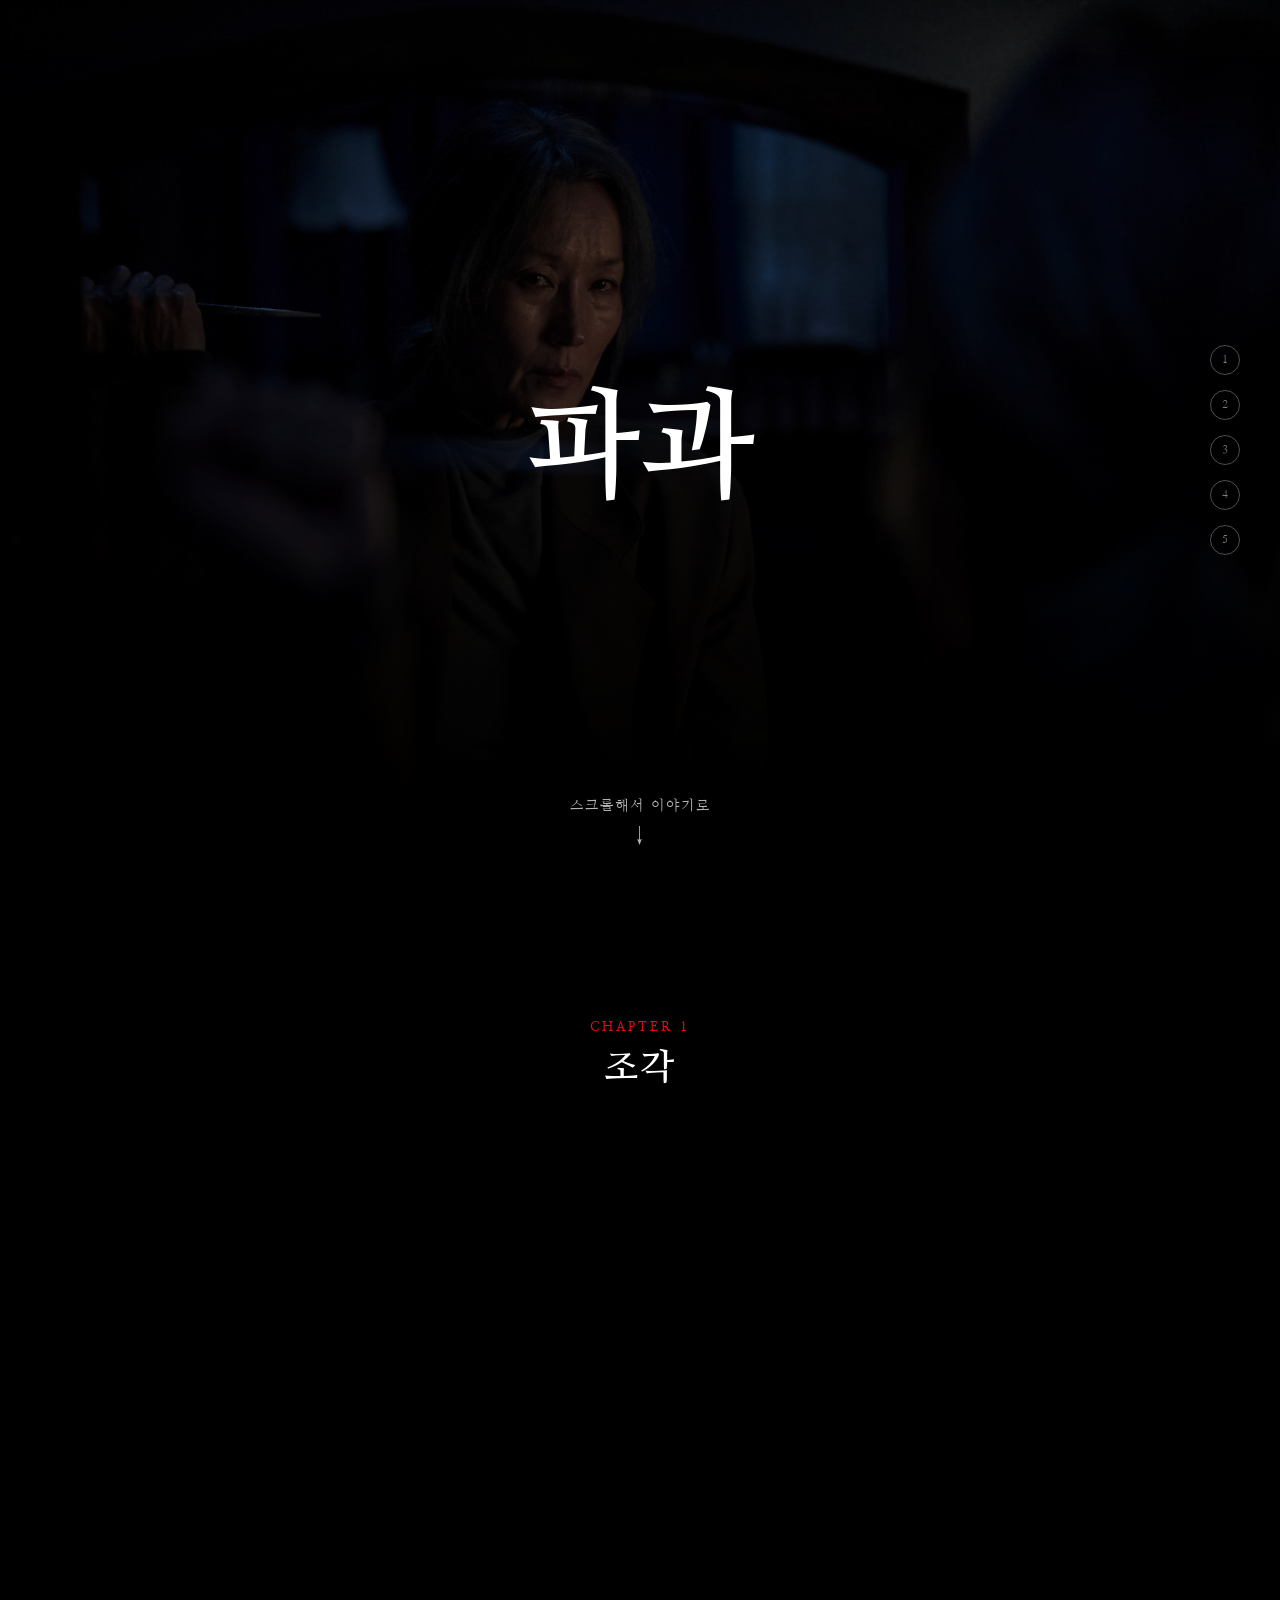
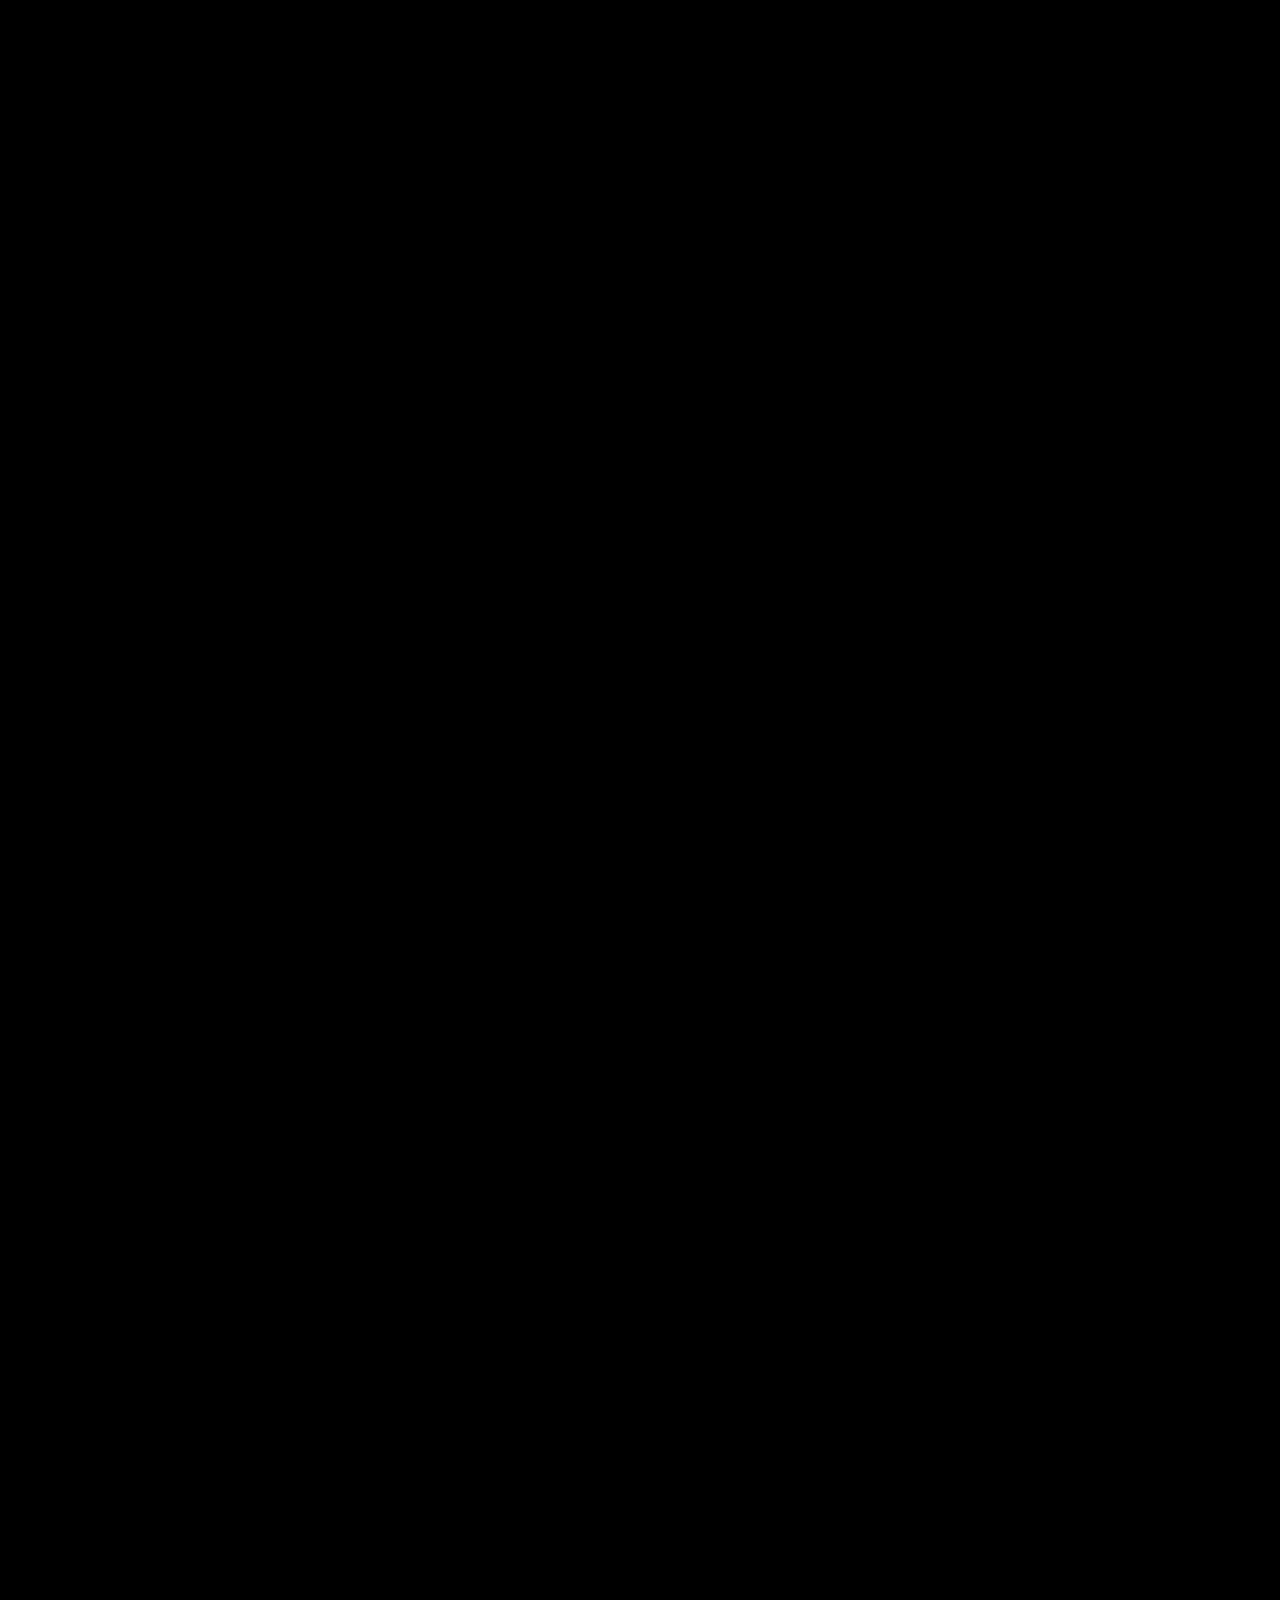
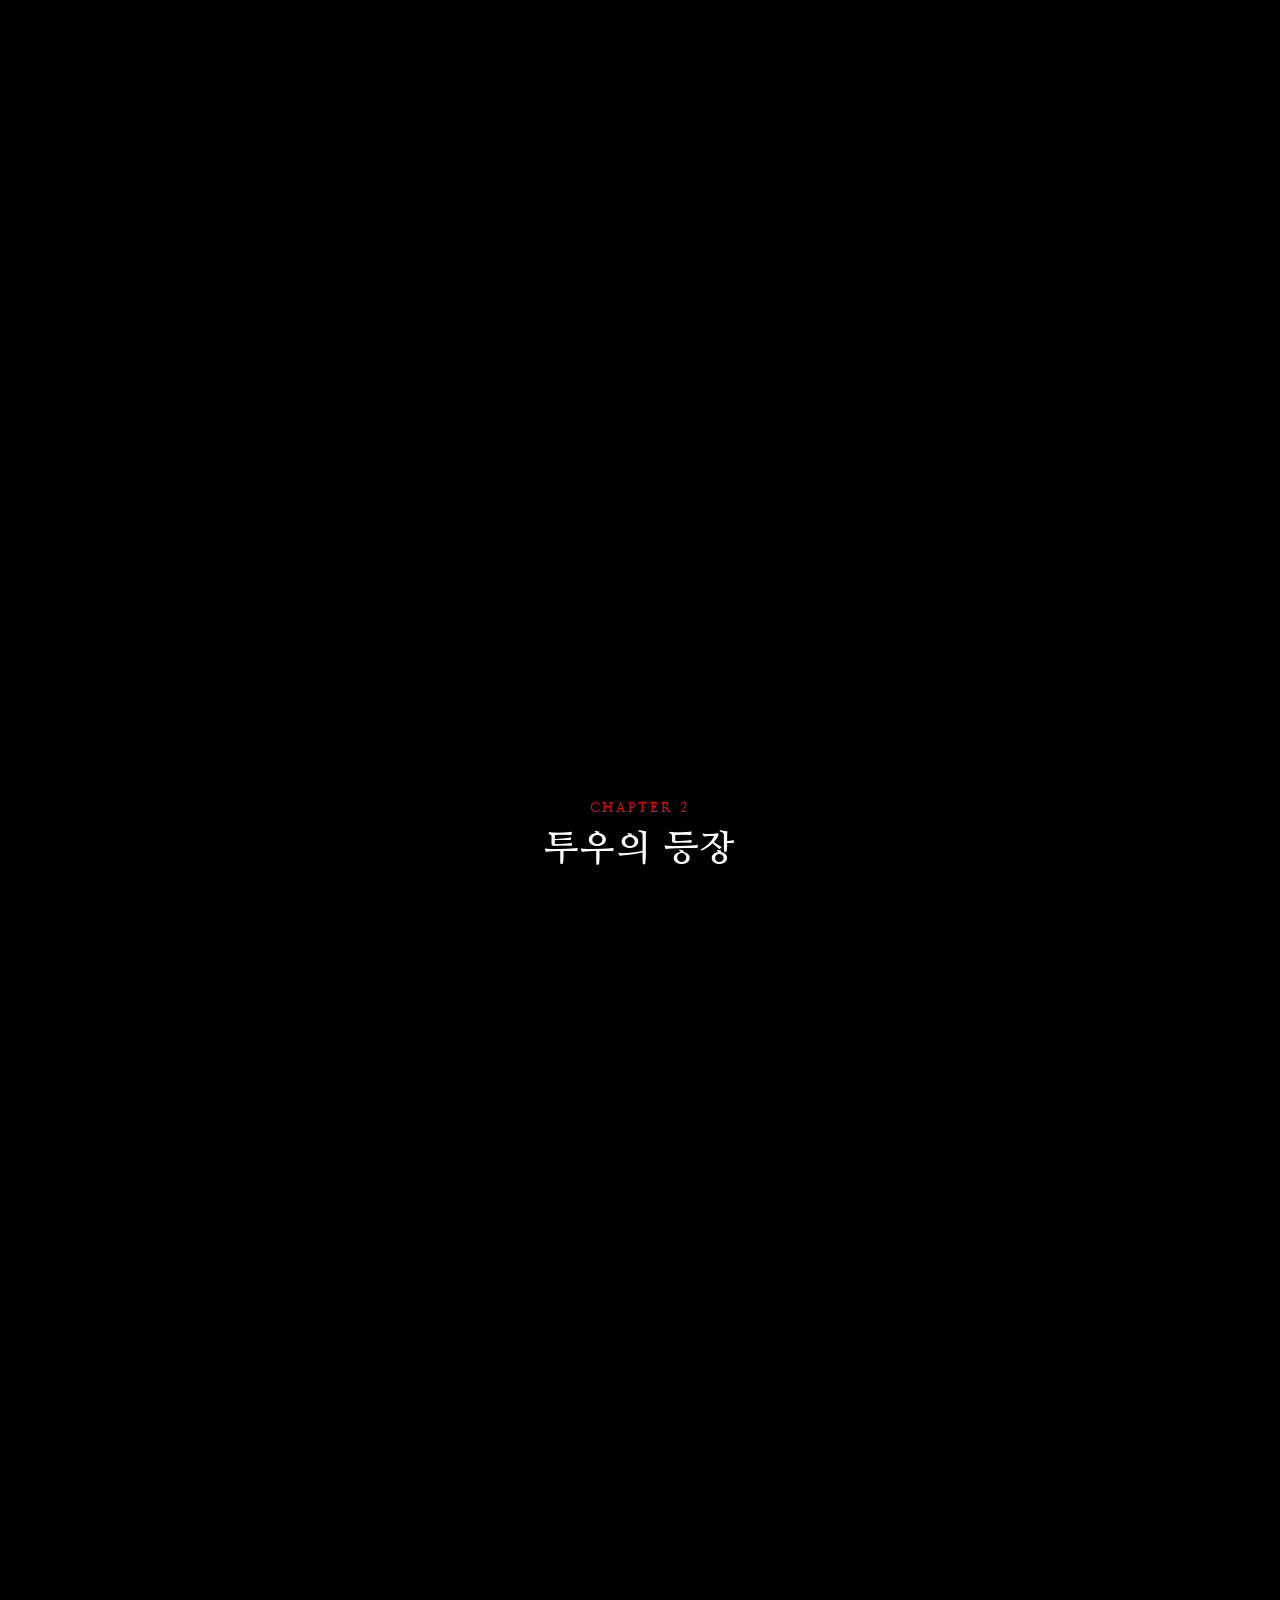
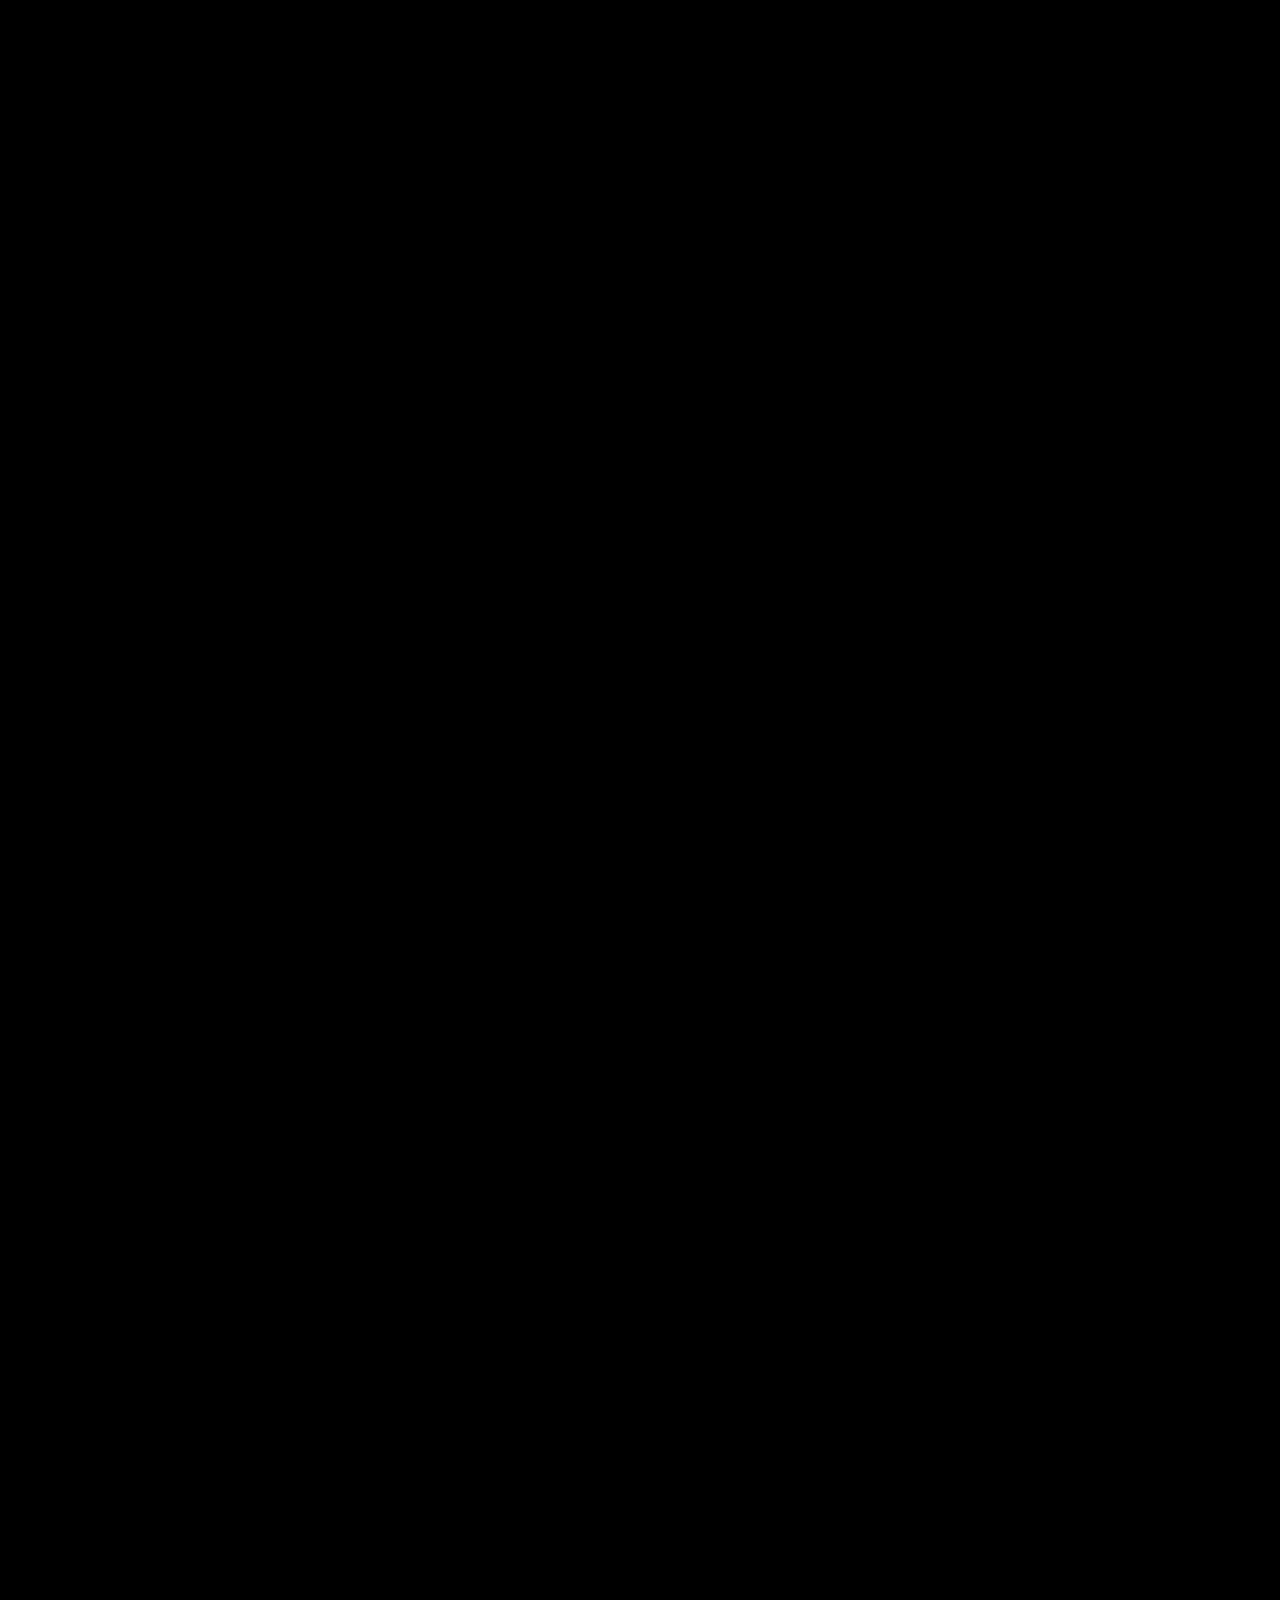
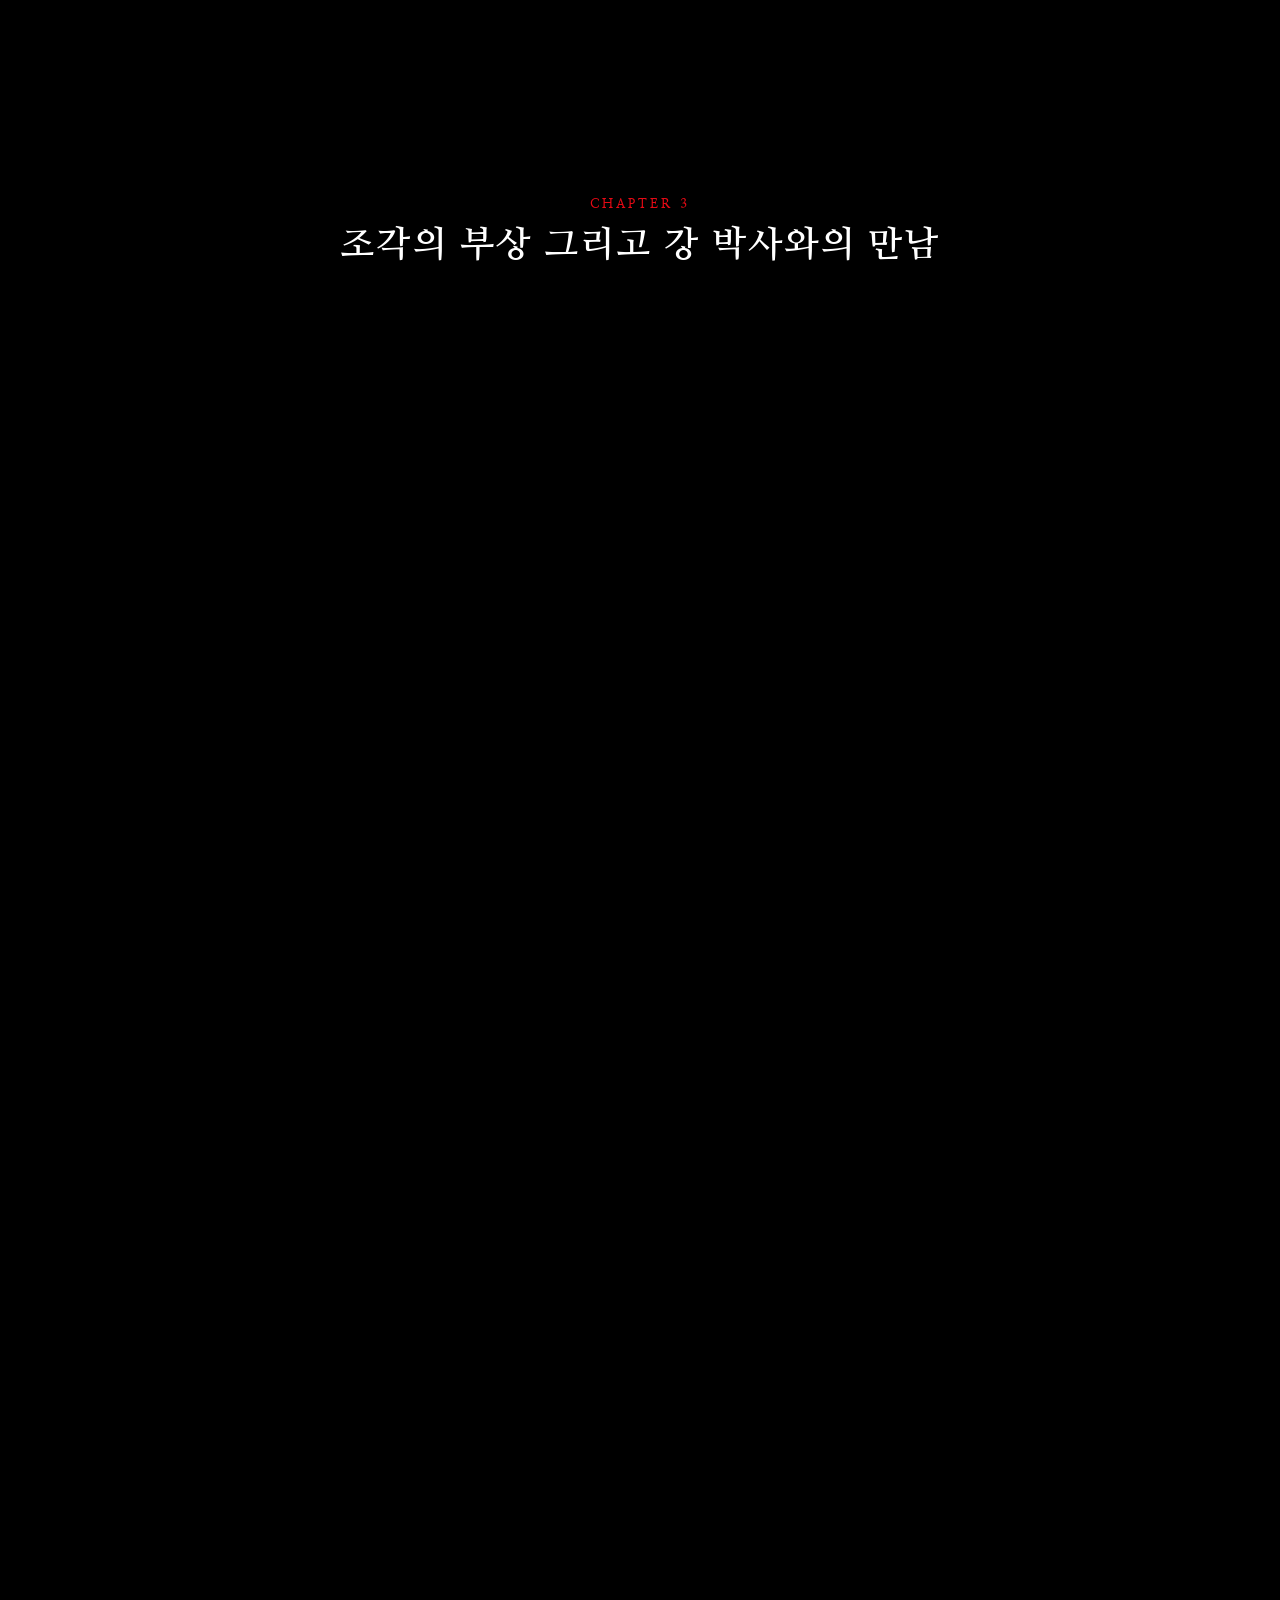
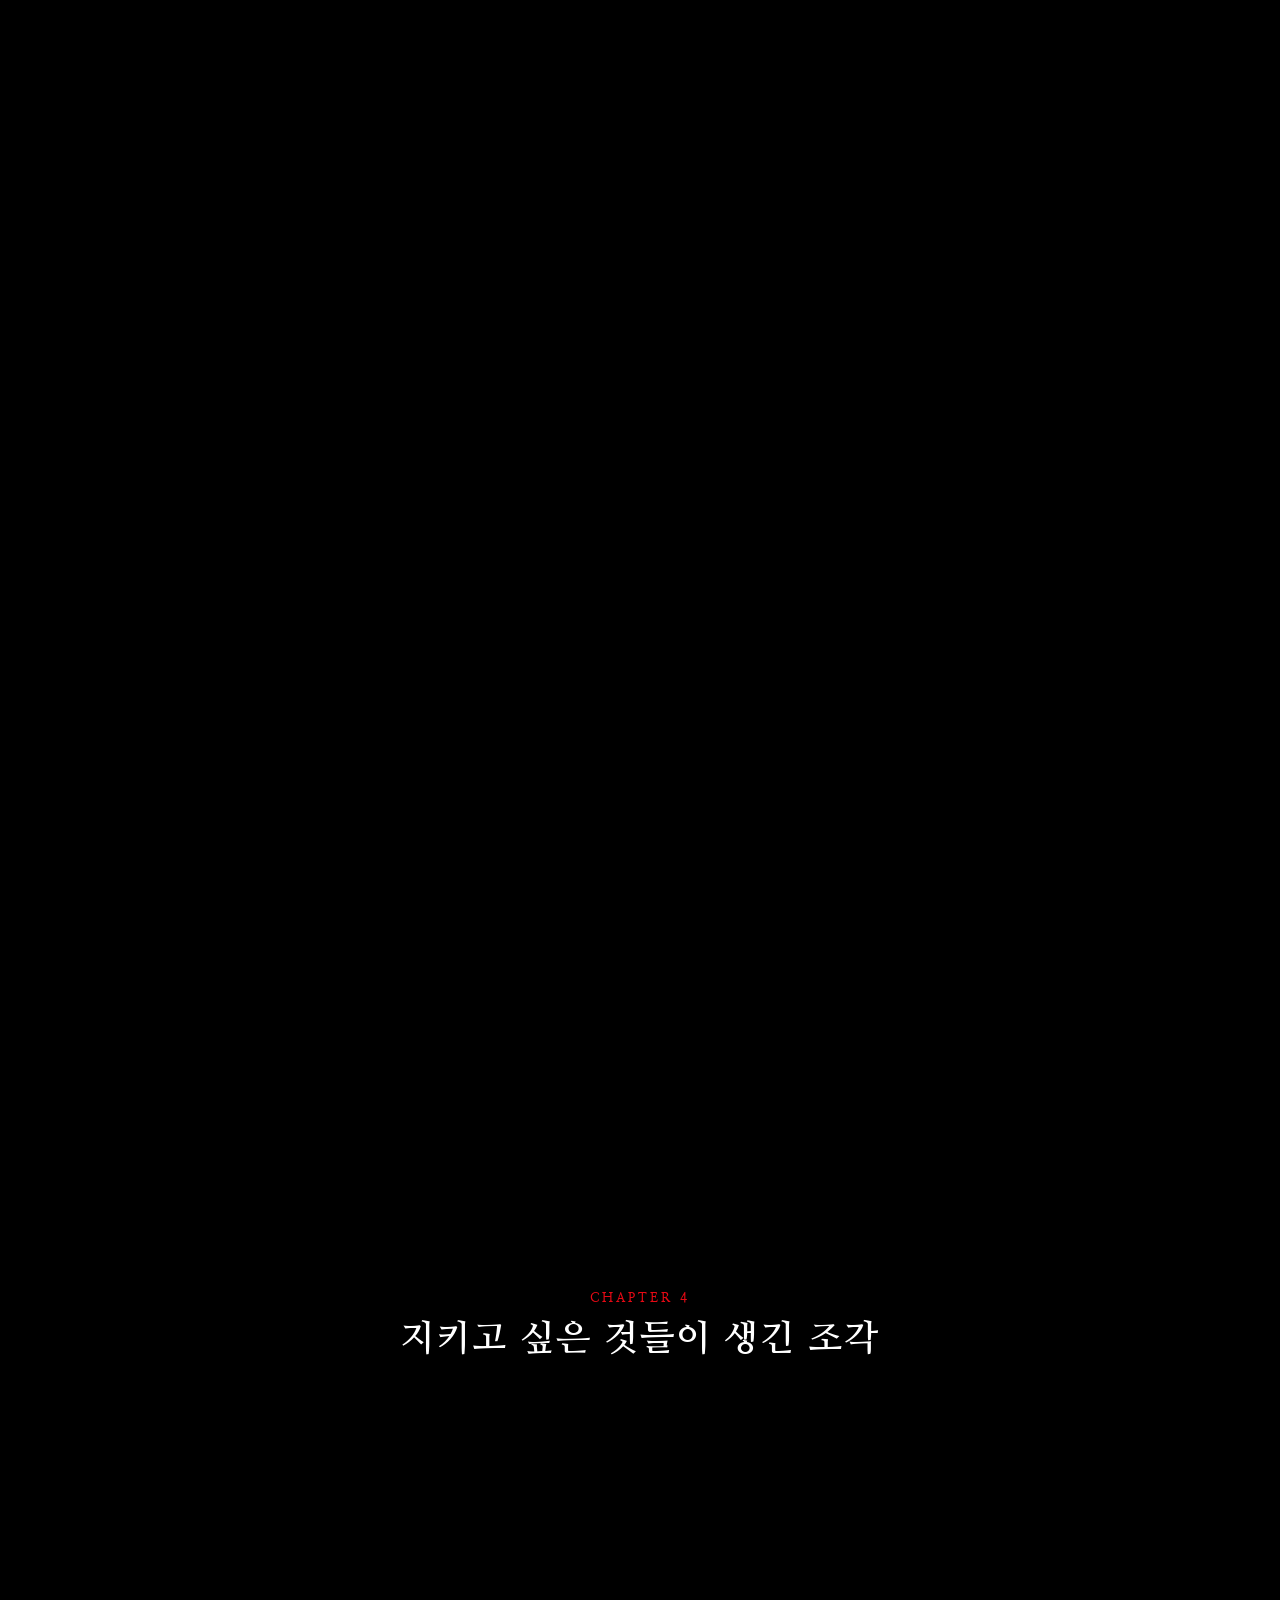
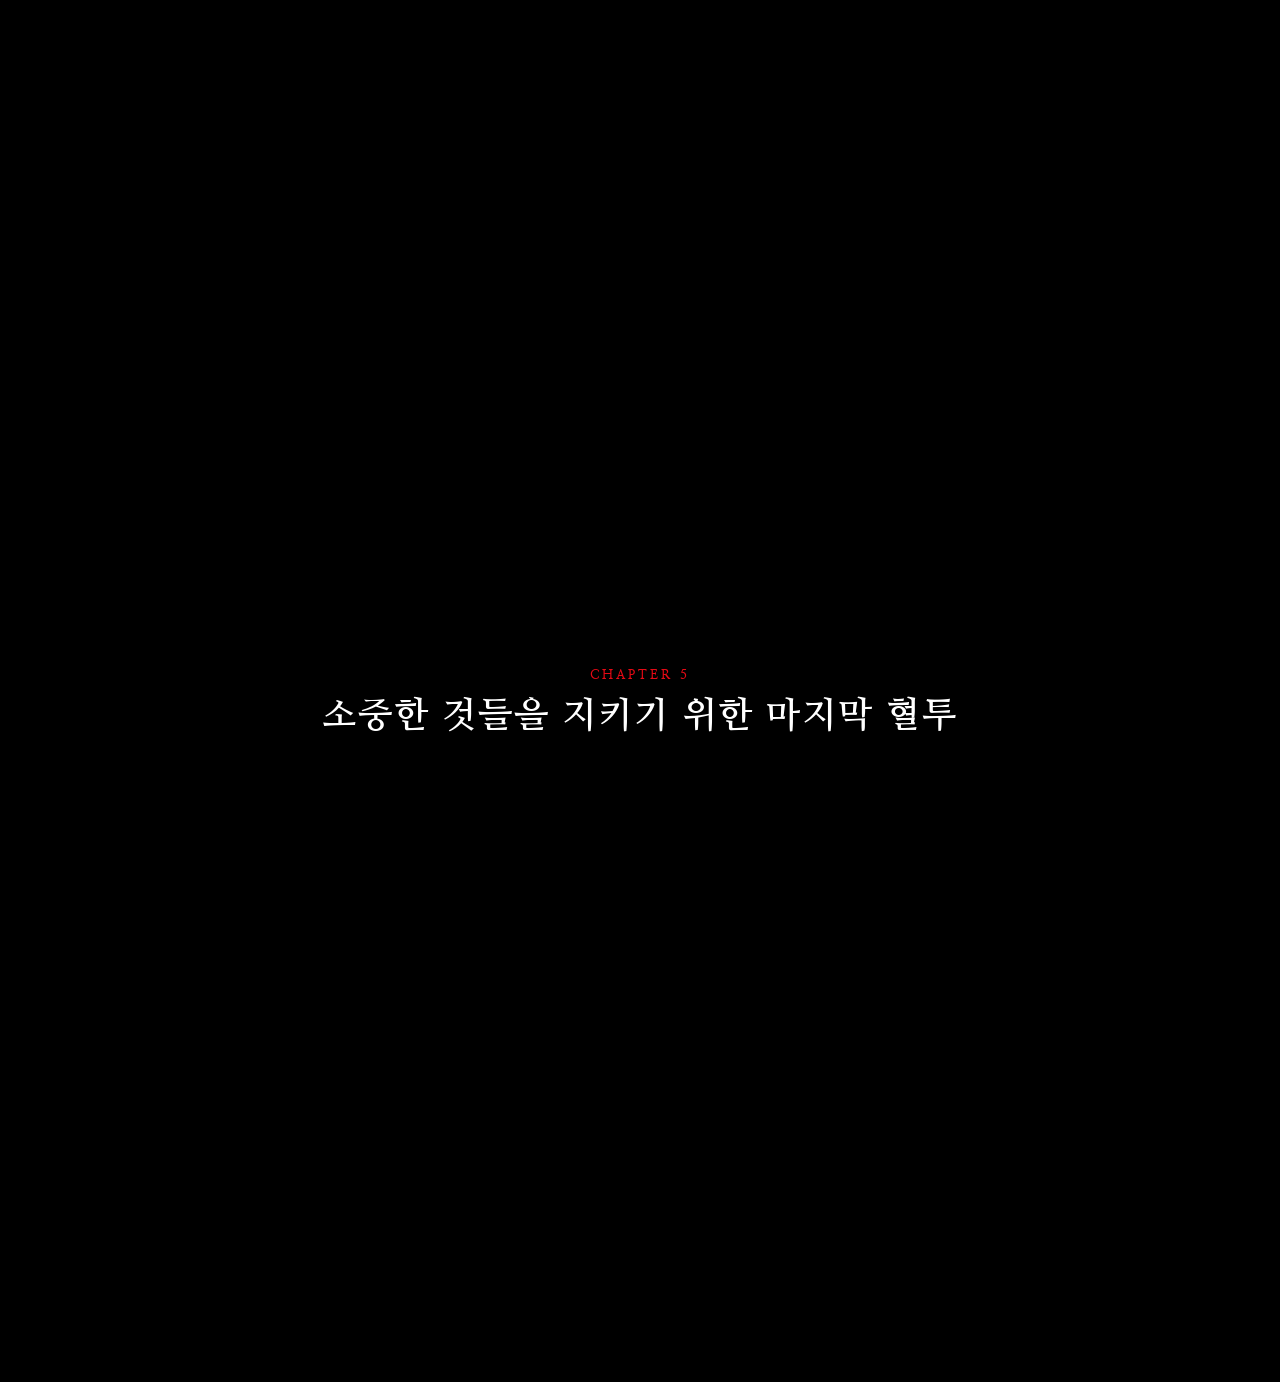
==== commit 934f7e81: "Add files via upload" ====
--- a/index.html
+++ b/index.html
@@ -5,126 +5,22 @@
     <meta name="viewport" content="width=device-width, initial-scale=1.0">
     <title>파과 - Story</title>
     <link rel="stylesheet" href="style.css">
-    <!-- 날카롭고 진중한 세리프(명조) 서체 로드 -->
     <link href="https://fonts.googleapis.com/css2?family=Nanum+Myeongjo:wght@400;700&display=swap" rel="stylesheet">
-    <style>
-        /* 🖤 기본 스타일 및 여백 중심의 레이아웃 정의 */
-        body {
-            background-color: #000000;
-            color: #ffffff;
-            margin: 0;
-            padding: 0;
-            font-family: 'Nanum Myeongjo', serif;
-            overflow-x: hidden;
-        }
-
-        /* 상단 고정 메뉴 바 */
-        .top-nav {
-            position: fixed;
-            top: 0;
-            left: 0;
-            width: 100%;
-            padding: 30px 60px;
-            display: flex;
-            justify-content: space-between;
-            align-items: center;
-            z-index: 100;
-            background: linear-gradient(to bottom, rgba(0,0,0,0.9), transparent);
-            box-sizing: border-box;
-        }
-        .logo {
-            font-size: 24px;
-            font-weight: 700;
-            letter-spacing: 2px;
-        }
-        .nav-links a {
-            font-size: 14px;
-            margin-left: 40px;
-            letter-spacing: 1px;
-            text-decoration: none;
-            color: #ffffff;
-            transition: color 0.3s;
-        }
-        .nav-links a:hover, .nav-links a.active {
-            color: #e50914;
-        }
-
-        /* 스크롤 가이드 디자인 */
-        .scroll-guide {
-            position: fixed;
-            bottom: 40px;
-            left: 50%;
-            transform: translateX(-50%);
-            font-size: 12px;
-            letter-spacing: 2px;
-            color: #666;
-            z-index: 10;
-            animation: pulse 2s infinite;
-        }
-        @keyframes pulse {
-            0% { opacity: 0.3; }
-            50% { opacity: 1; }
-            100% { opacity: 0.3; }
-        }
-
-        /* ⏳ 스크롤에 따라 사라지는 연출을 위한 페이드 섹션 공통 스타일 */
-        .chapter-section {
-            max-width: 800px;
-            margin: 0 auto;
-            padding: 250px 20px; /* 극단적인 세로 여백으로 호흡을 길게 유도 */
-            display: flex;
-            flex-direction: column;
-            align-items: center;
-            justify-content: center;
-            min-height: 60vh;
-            will-change: opacity, filter;
-            transition: opacity 0.2s ease-out, filter 0.2s ease-out;
-        }
-
-        /* 챕터 공통 내부 구성 */
-        .chapter-num {
-            font-size: 14px;
-            color: #e50914;
-            letter-spacing: 4px;
-            font-weight: 700;
-            margin-bottom: 15px;
-        }
-        .chapter-title {
-            font-size: 32px;
-            font-weight: 700;
-            margin: 0 0 60px 0;
-            letter-spacing: 2px;
-            text-align: center;
-        }
-        .chapter-desc {
-            font-size: 16.5px;
-            line-height: 2.2;
-            color: #cccccc;
-            word-break: keep-all;
-            text-align: justify;
-            margin: 0;
-            padding: 0 10px;
-        }
-
-        /* ⚔️ CHAPTER 5 전용 특화 스타일 */
-        .chapter-img-wrap {
-            width: 100%;
-            margin: 50px 0 60px 0;
-            box-shadow: 0 15px 40px rgba(0,0,0,0.8);
-            border: 1px solid #111;
-        }
-        .chapter-img-wrap img {
-            width: 100%;
-            height: auto;
-            display: block;
-            border-radius: 2px;
-        }
-    </style>
 </head>
-<body>
-
-    <!-- 상단 고정 네비게이션 -->
-    <nav class="top-nav">
+<body class="story-body">
+
+    <header class="intro-cover">
+        <div class="cover-bg"></div> 
+        <div class="logo-wrap">
+            <h1 class="main-title" id="brokenTitle">파과</h1>
+        </div>
+        <div class="scroll-arrow">
+            <p>스크롤해서 이야기로</p>
+            <div class="arrow-icon">↓</div>
+        </div>
+    </header>
+
+    <nav class="top-nav" onclick="window.scrollTo({top: 0, behavior: 'smooth'});" style="cursor: pointer;">
         <div class="logo">파과</div>
         <div class="nav-links">
             <a href="index.html" class="active">STORY</a>
@@ -134,107 +30,173 @@
         </div>
     </nav>
 
-    <!-- 스크롤 유도 가이드 -->
-    <div class="scroll-guide">SCROLL DOWN</div>
-
-    <!-- MAIN STORY AREA -->
-    <main style="padding-top: 100px;">
-
-        <!-- 📖 CHAPTER 1 -->
-        <section class="chapter-section" id="chapter1">
-            <span class="chapter-num">CHAPTER 01</span>
-            <h2 class="chapter-title">소멸의 서막</h2>
-            <p class="chapter-desc">
-                마흔 해 가까이 청부살인, 혹은 방역이라 불리는 업을 이어온 예순다섯의 노년 여성 조각. 
-                한때는 흔적조차 남기지 않던 날카로운 칼날이었으나, 흐르는 세월 앞에 육체는 조금씩 부서지고 무뎌져 간다. 
-                차가운 얼음 같았던 그녀의 일상에 어느 날부터인가 낯선 균열이 발생하기 시작한다.
-            </p>
-        </section>
-
-        <!-- 📖 CHAPTER 2 -->
-        <section class="chapter-section" id="chapter2">
-            <span class="chapter-num">CHAPTER 02</span>
-            <h2 class="chapter-title">기억의 얼룩</h2>
-            <p class="chapter-desc">
-                지워지지 않는 과거의 잔상들이 불쑥불쑥 조각의 발목을 잡는다. 젊고 냉혹했던 시절의 기억, 
-                그리고 그녀를 이 어둠의 세계로 이끌었던 스승 ‘류’와의 강렬했던 순간들. 
-                사라져가는 기억의 파편을 붙잡으려는 순간, 현실의 심장도 미세하게 떨려온다.
-            </p>
-        </section>
-
-        <!-- 📖 CHAPTER 3 -->
-        <section class="chapter-section" id="chapter3">
-            <span class="chapter-num">CHAPTER 03</span>
-            <h2 class="chapter-title">낯선 연민</h2>
-            <p class="chapter-desc">
-                단 한 번도 타인의 삶에 개입하거나 감정을 낭비해 본 적 없던 조각의 삶에, 한 가족이 들어온다. 
-                상처 입은 평범한 이들을 마주한 순간, 그녀의 마음속 깊은 곳에 묻어두었던 연민과 공감이라는 감정이 
-                마치 서리 맞은 과일처럼 시리게 피어오르기 시작한다.
-            </p>
-        </section>
-
-        <!-- 📖 CHAPTER 4 -->
-        <section class="chapter-section" id="chapter4">
-            <span class="chapter-num">CHAPTER 04</span>
-            <h2 class="chapter-title">젊은 추격자</h2>
-            <p class="chapter-desc">
-                조각의 뒤를 쫓는 젊고 잔혹한 청부업자 ‘투우’. 그는 조각이 가진 과거의 그림자이자, 
-                늙어버린 세대를 밀어내려는 무자비한 시간의 상징이다. 
-                숨 막히는 긴장감 속에서 두 대립하는 존재의 거리는 서서히 좁혀져만 간다.
-            </p>
-        </section>
-
-        <!-- ⚔️ CHAPTER 5 (요청하신 이미지와 스타일 완벽 반영 섹션) -->
-        <section class="chapter-section" id="chapter5">
-            <span class="chapter-num">CHAPTER 05</span>
-            <h2 class="chapter-title">투쟁 혹은 소멸</h2>
+    <nav class="side-nav">
+        <a href="#chapter1">1</a>
+        <a href="#chapter2">2</a>
+        <a href="#chapter3">3</a>
+        <a href="#chapter4">4</a>
+        <a href="#chapter5">5</a>
+    </nav>
+
+    <main class="story-container">
+        
+        <section id="chapter1" class="story-panel cinematic-chapter">
+            <span class="chapter-num">CHAPTER 1</span>
+            <h2>조각</h2>
+
+            <div class="scene-wrap dynamic-blur">
+                <img src="scene1-1.jpg" alt="장면 1-1">
+                <div class="text-box"><p>60대 여성 킬러 조각.</p></div>
+            </div>
+
+            <div class="scene-wrap dynamic-blur">
+                <img src="scene1-2.jpg" alt="장면 1-2">
+                <div class="text-box"><p>그녀는 냉철하고 노련한 업계의 대모다.</p></div>
+            </div>
+
+            <div class="scene-wrap dynamic-blur">
+                <img src="scene1-3.jpg" alt="장면 1-3">
+                <div class="text-box"><p>수많은 세월 동안 단 한 번의 오차도 없이 의뢰를 처리해 온 그녀.</p></div>
+            </div>
+
+            <div class="scene-wrap dynamic-blur">
+                <img src="scene1-4.jpeg" alt="장면 1-4">
+                <div class="text-box"><p>하지만 흐르는 시간 속에서 그녀의 칼날도 조금씩 무뎌지기 시작한다.</p></div>
+            </div>
+        </section>
+
+        <section id="chapter2" class="story-panel cinematic-chapter">
+            <span class="chapter-num">CHAPTER 2</span>
+            <h2>투우의 등장</h2>
+
+            <div class="scene-wrap dynamic-blur">
+                <img src="scene2-1.jpg" alt="장면 2-1">
+                <div class="text-box"><p>조각의 곁을 맴돌며 예리하게 숨통을 조여오는 새로운 인물.</p></div>
+            </div>
+
+            <div class="scene-wrap dynamic-blur">
+                <img src="scene2-2.jpg" alt="장면 2-2">
+                <div class="text-box"><p>숨 막히는 긴장감 속에서 조각에게 자꾸만 시비를 거는 투우.</p></div>
+            </div>
+
+            <div class="scene-wrap dynamic-blur">
+                <img src="scene2-3.jpeg" alt="장면 2-3">
+                <div class="text-box"><p>그의 도발은 단순한 장난이 아닌, 거대한 폭풍의 전조였다.</p></div>
+            </div>
+        </section>
+
+        <section id="chapter3" class="story-panel cinematic-chapter">
+            <span class="chapter-num">CHAPTER 3</span>
+            <h2>조각의 부상 그리고 강 박사와의 만남</h2>
+
+            <div class="scene-wrap dynamic-blur">
+                <img src="scene3-1.jpg" alt="장면 3-1">
+                <div class="text-box"><p>노화로 인해 이전 같지 않은 몸. 한순간의 실수로 조각은 치명적인 부상을 입고 의식을 잃은 채 강 박사의 병원으로 실려 온다.</p></div>
+            </div>
+
+            <div class="scene-wrap dynamic-blur">
+                <img src="scene3-2.jpg" alt="장면 3-2">
+                <div class="text-box"><p>정신이 들자마자 킬러로서의 본능적인 방어기제와 극도의 경계심으로 눈앞의 강 박사를 거칠게 몰아붙이는 조각.</p></div>
+            </div>
+
+            <div class="scene-wrap dynamic-blur">
+                <img src="scene3-3.jpg" alt="장면 3-3">
+                <div class="text-box"><p>차가운 무기를 목에 겨눈 숨 막히는 대치 속에서, 두 사람의 기묘하고도 위태로운 인연이 시작된다.</p></div>
+            </div>
+        </section>
+
+        <section id="chapter4" class="story-panel cinematic-chapter">
+            <span class="chapter-num">CHAPTER 4</span>
+            <h2>지키고 싶은 것들이 생긴 조각</h2>
+
+            <div class="scene-wrap dynamic-blur">
+                <img src="common-18.jpeg" alt="딸을 품에 안은 강 박사">
+                <div class="text-box"><p>늘 피와 어둠뿐이었던 조각의 삶 속에, 하나뿐인 어린 딸을 품에 소중히 안아 지켜내는 강 박사의 따뜻하고 무해한 일상이 들어오기 시작한다.</p></div>
+            </div>
+
+            <div class="scene-wrap dynamic-blur">
+                <img src="common-19.jpg" alt="차 안에서 웃는 강 박사와 딸">
+                <div class="text-box"><p>그들 부녀가 함께 나누는 따스한 미소와 평화를 곁에서 지켜보며, 조각은 평생 느껴보지 못한 감정의 일렁임을 겪는다. 쇠잔해져 가던 킬러의 마음속에 처음으로 '파괴'가 아닌 '지키고 싶은 마음'이 태어난 순간이었다.</p></div>
+            </div>
+        </section>
+
+        <section id="chapter5" class="story-panel">
+            <span class="chapter-num">CHAPTER 5</span>
+            <h2>소중한 것들을 지키기 위한 마지막 혈투</h2>
+            <div class="scene-wrap dynamic-blur">
+                <img src="스크린샷 2026-06-08 오후 10.18.51.jpg" alt="파과 챕터 5 액션 스틸컷">
+                <div class="text-box"><p>강박사의 딸을 지키기 위한 조각과 그녀를 방해하려는 투우의 마지막 혈투가 시작된다.</p></div>
+            </div>
+        </section>
+    </main>
+
+    <script>
+        const brokenTitle = document.getElementById('brokenTitle');
+        const topNav = document.querySelector('.top-nav');
+        
+        window.addEventListener('scroll', () => {
+            let scrollPos = window.scrollY;
+            let windowHeight = window.innerHeight;
+            let ratio = scrollPos / (windowHeight * 0.7);
+            if (ratio > 1) ratio = 1;
             
-            <!-- 액션 스틸컷 배치 -->
-            <div class="chapter-img-wrap">
-                <img src="스크린샷 2026-06-08 오후 10.18.51.jpg" alt="파과 챕터5 액션 스틸컷">
-            </div>
-
-            <p class="chapter-desc">
-                쇠잔해가는 육체와 달리 날카롭게 부딪히는 칼날 끝에는 여전히 서슬 퍼런 살기가 감돈다. 
-                피할 수 없는 노화의 굴레 속에서 킬러 조각은 자신을 위협하는 젊은 숨결과 맹렬히 충돌한다. 
-                그것은 단순한 생존을 위한 투쟁이 아닌, 소멸해가는 생의 한가운데서 자신의 존재와 변화한 감정을 증명하려는 처절하고도 눈부신 사투였다.
-            </p>
-        </section>
-
-    </main>
-
-    <!-- 🛠️ INTERACTION SCRIPT: 노화 과정을 상징하는 스크롤 페이드-아웃 효과 -->
-    <script>
-        window.addEventListener('scroll', function() {
-            const sections = document.querySelectorAll('.chapter-section');
+            brokenTitle.style.opacity = 1 - ratio;
+            brokenTitle.style.letterSpacing = `${ratio * 50}px`;
+            brokenTitle.style.filter = `blur(${ratio * 10}px)`;
+            
+            if (scrollPos > windowHeight * 0.3) {
+                topNav.classList.add('visible');
+            } else {
+                topNav.classList.remove('visible');
+            }
+        });
+
+        const blurElements = document.querySelectorAll('.dynamic-blur');
+        
+        function checkCenterBlur() {
             const windowHeight = window.innerHeight;
-
-            sections.forEach(section => {
-                const rect = section.getBoundingClientRect();
-                const sectionCenter = rect.top + rect.height / 2;
-                const viewCenter = windowHeight / 2;
-
-                // 화면 중앙에서 멀어질수록 투명해지고 흐려짐 (노화 효과 연출)
-                const distanceFromCenter = Math.abs(viewCenter - sectionCenter);
-                const maxDistance = windowHeight * 0.7; // 효과 임계점
-
-                let opacity = 1 - (distanceFromCenter / maxDistance);
-                let blur = (distanceFromCenter / maxDistance) * 8; // 최대 8px 흐려짐
-
-                // 값 제한 안정화
-                if (opacity < 0) opacity = 0;
-                if (opacity > 1) opacity = 1;
-                if (blur < 0) blur = 0;
-
-                // 스타일에 적용
-                section.style.opacity = opacity;
-                section.style.filter = `blur(${blur}px)`;
+            const contentStart = windowHeight * 0.15;
+            const contentEnd = windowHeight * 0.75;
+            
+            blurElements.forEach(el => {
+                const rect = el.getBoundingClientRect();
+                const elCenter = rect.top + (rect.height / 2);
+                
+                let blurAmount = 0;
+                let opacityAmount = 1;
+                
+                if (elCenter < contentStart) {
+                    const distanceFromTopZone = contentStart - elCenter;
+                    blurAmount = (distanceFromTopZone / (windowHeight * 0.2)) * 15;
+                    opacityAmount = 1 - (distanceFromTopZone / (windowHeight * 0.2)) * 2.0;
+                } else if (elCenter > contentEnd) {
+                    const distanceFromBottomZone = elCenter - contentEnd;
+                    blurAmount = (distanceFromBottomZone / (windowHeight * 0.25)) * 12;
+                    opacityAmount = 1 - (distanceFromBottomZone / (windowHeight * 0.25)) * 1.5;
+                }
+                
+                if (opacityAmount < 0) opacityAmount = 0;
+                if (opacityAmount > 1) opacityAmount = 1;
+                if (blurAmount < 0) blurAmount = 0;
+                if (blurAmount > 12) blurAmount = 12;
+                
+                const img = el.querySelector('img');
+                const text = el.querySelector('.text-box');
+                
+                if (img) {
+                    img.style.filter = `blur(${blurAmount}px)`;
+                    img.style.opacity = opacityAmount;
+                }
+                if (text) {
+                    text.style.filter = `blur(${blurAmount}px)`;
+                    text.style.opacity = opacityAmount;
+                }
             });
-        });
-
-        // 페이지 로드 시 초기 1회 실행
-        window.dispatchEvent(new Event('scroll'));
+        }
+        
+        window.addEventListener('scroll', checkCenterBlur);
+        window.addEventListener('resize', checkCenterBlur);
+        checkCenterBlur();
     </script>
-
 </body>
 </html>
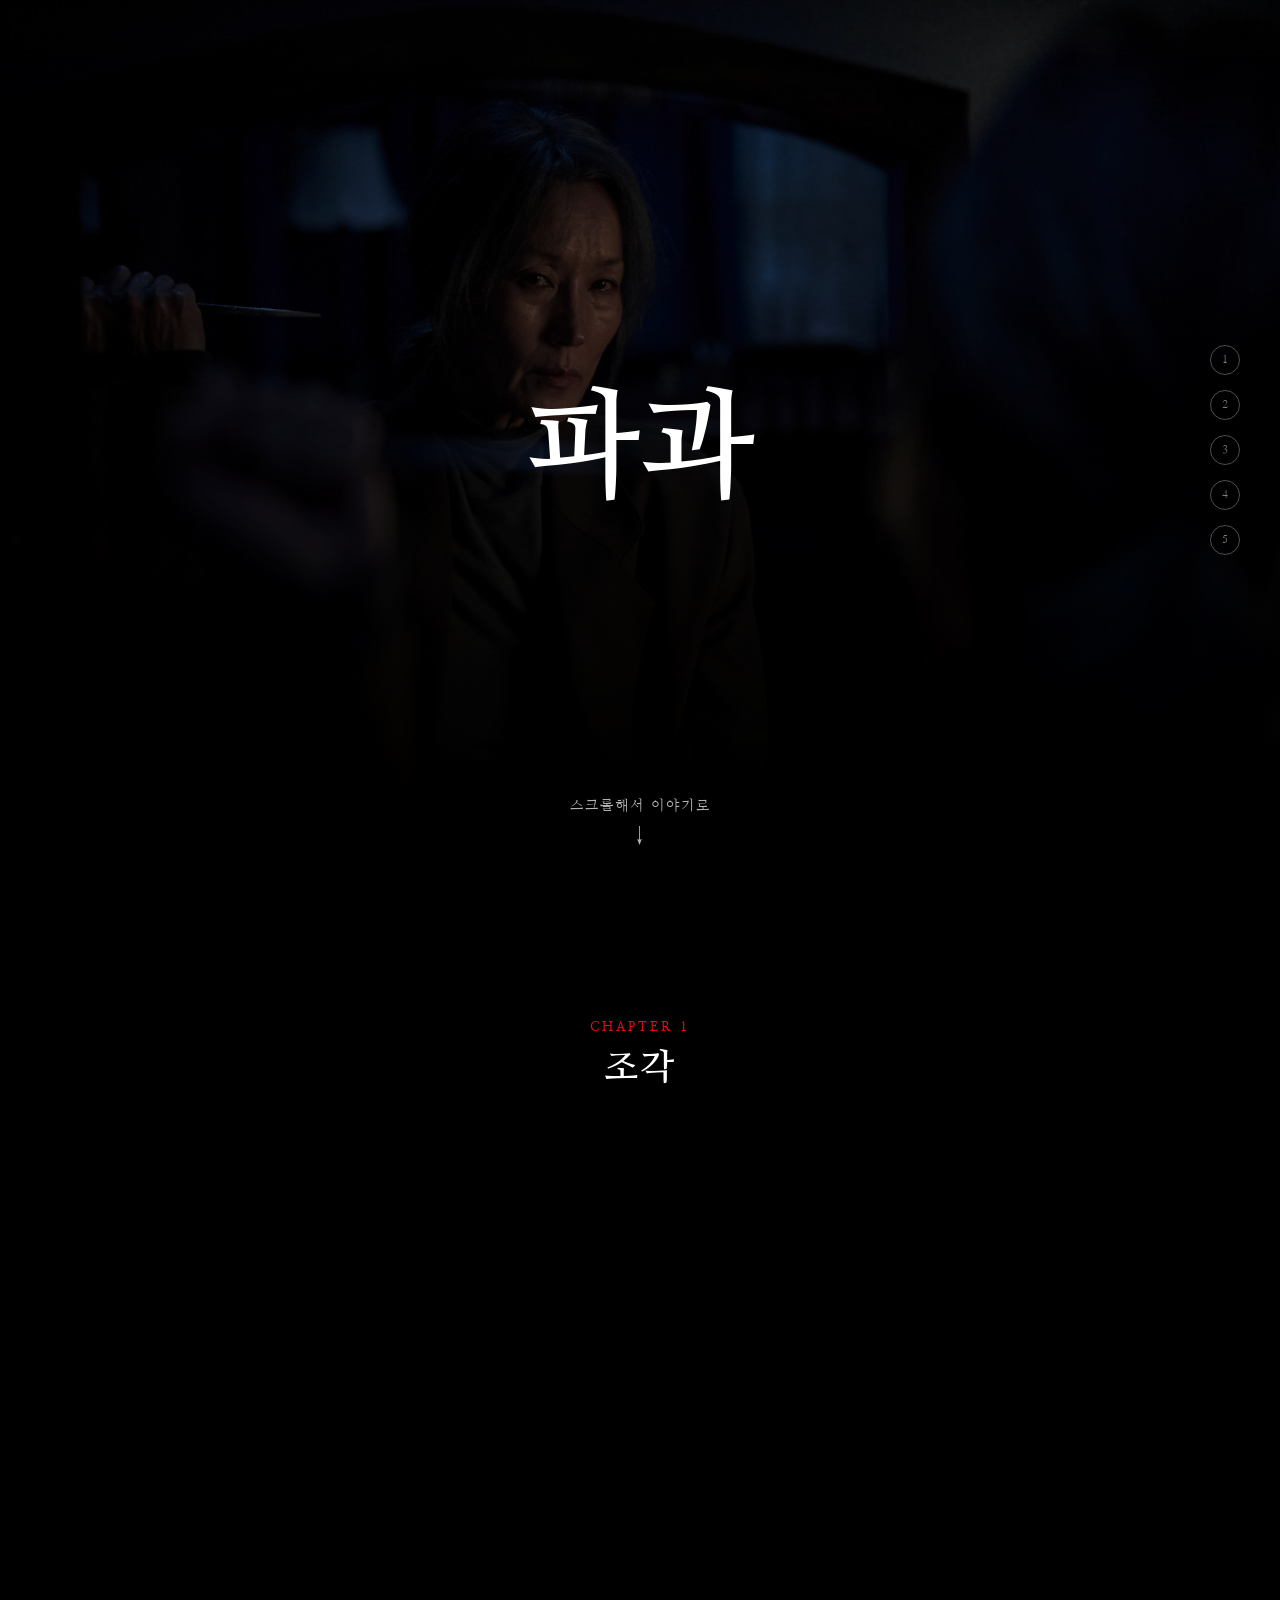
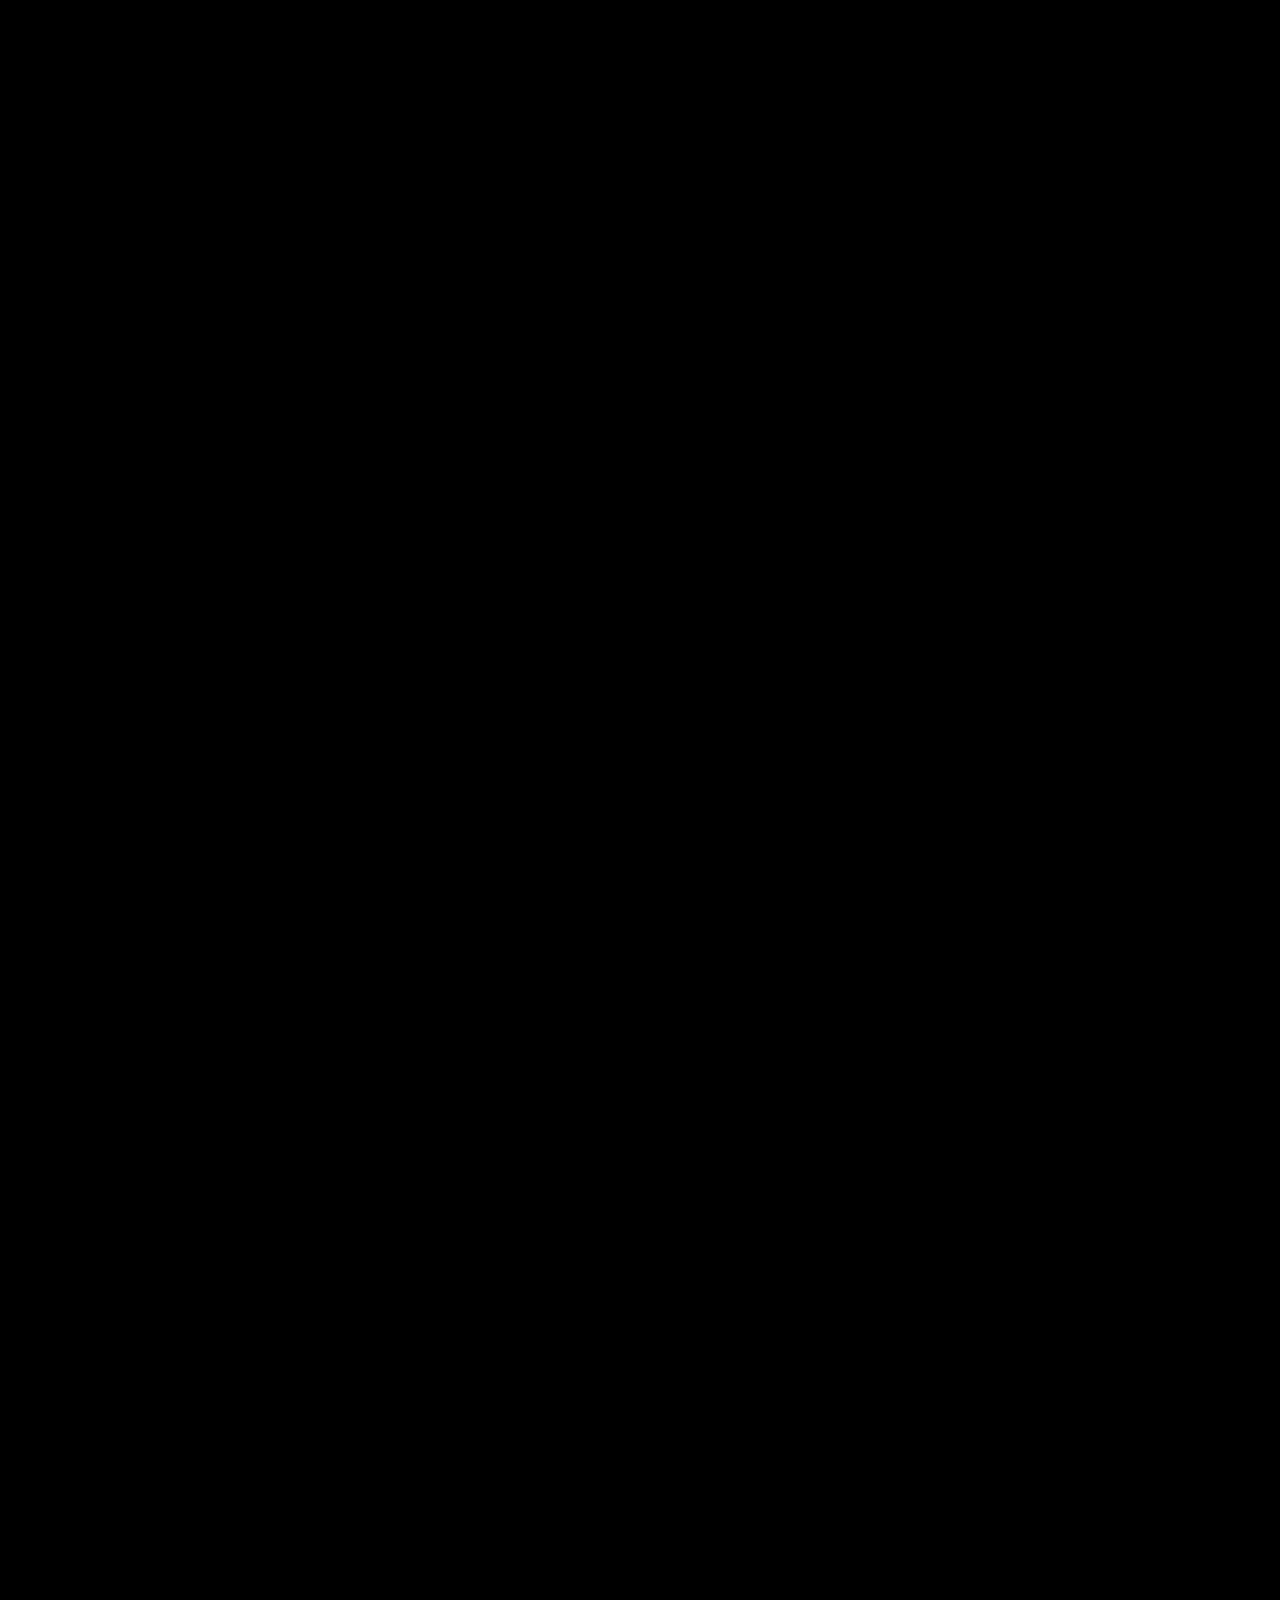
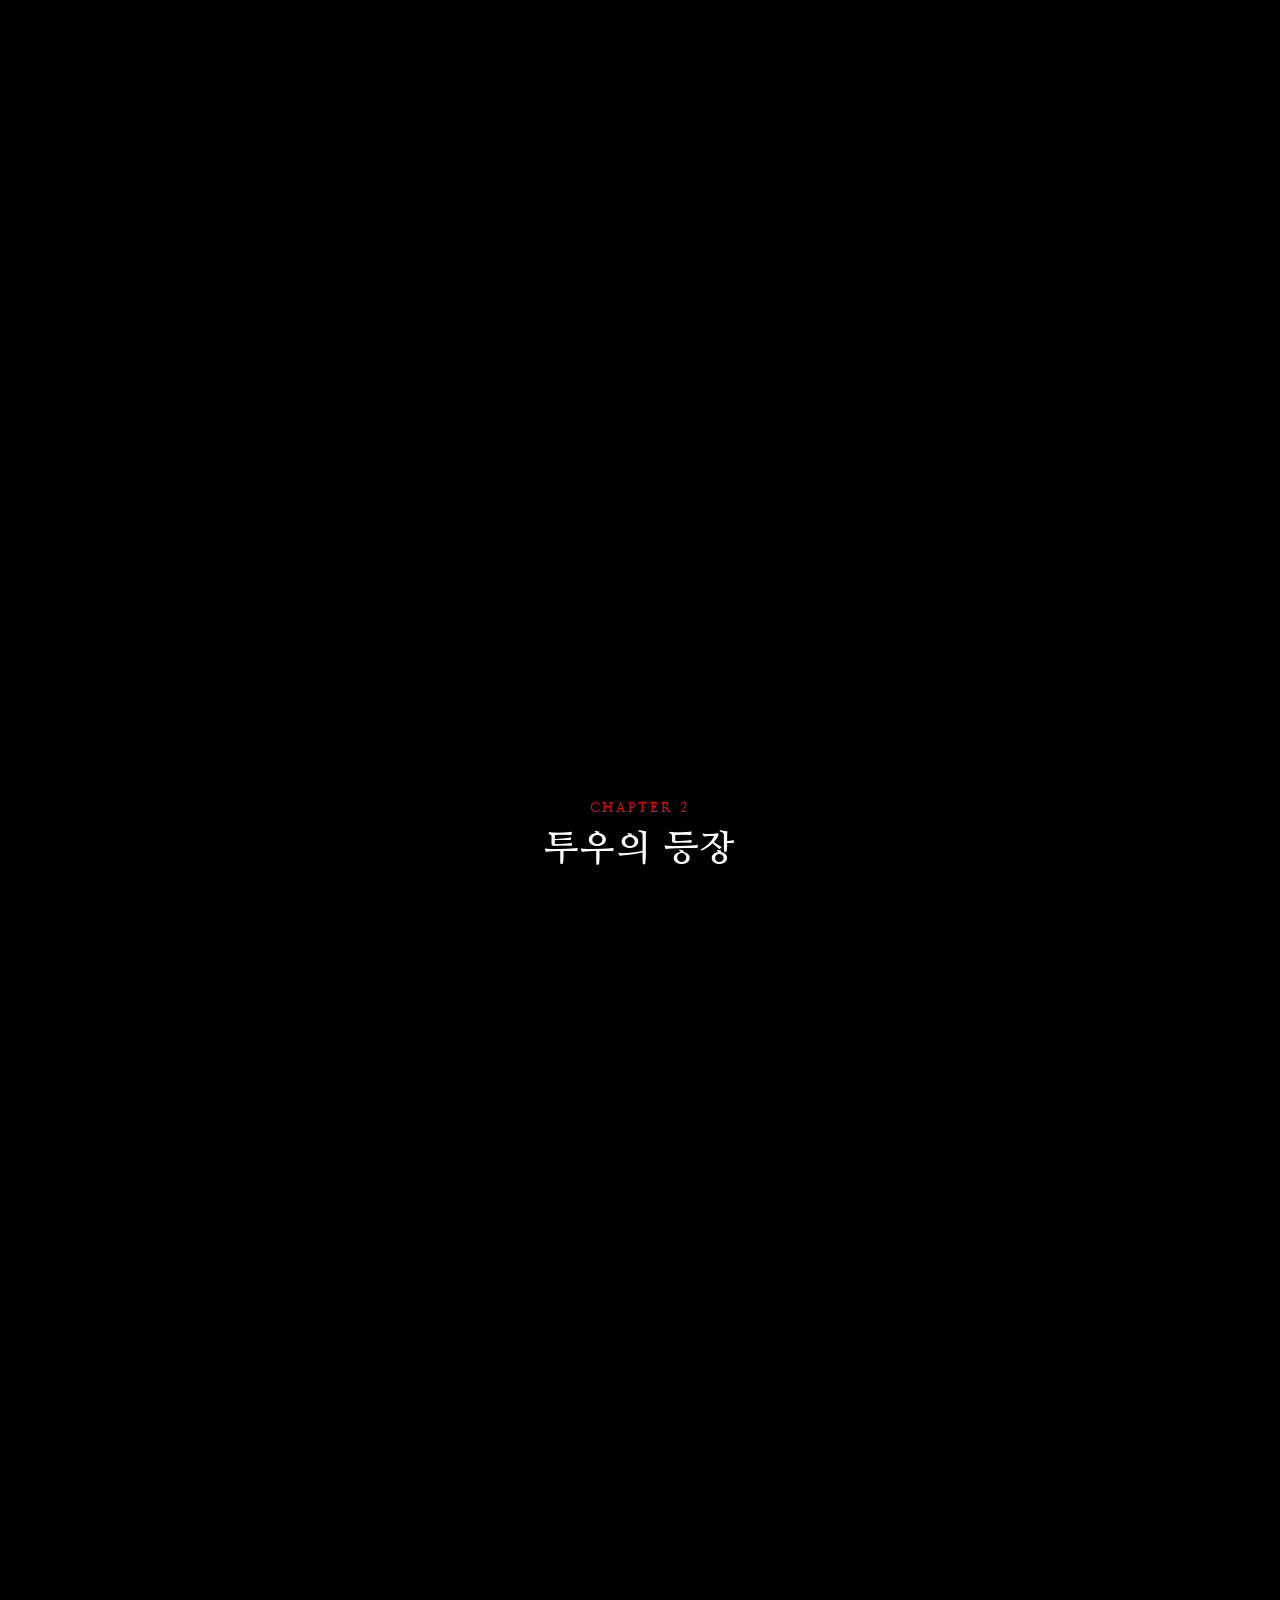
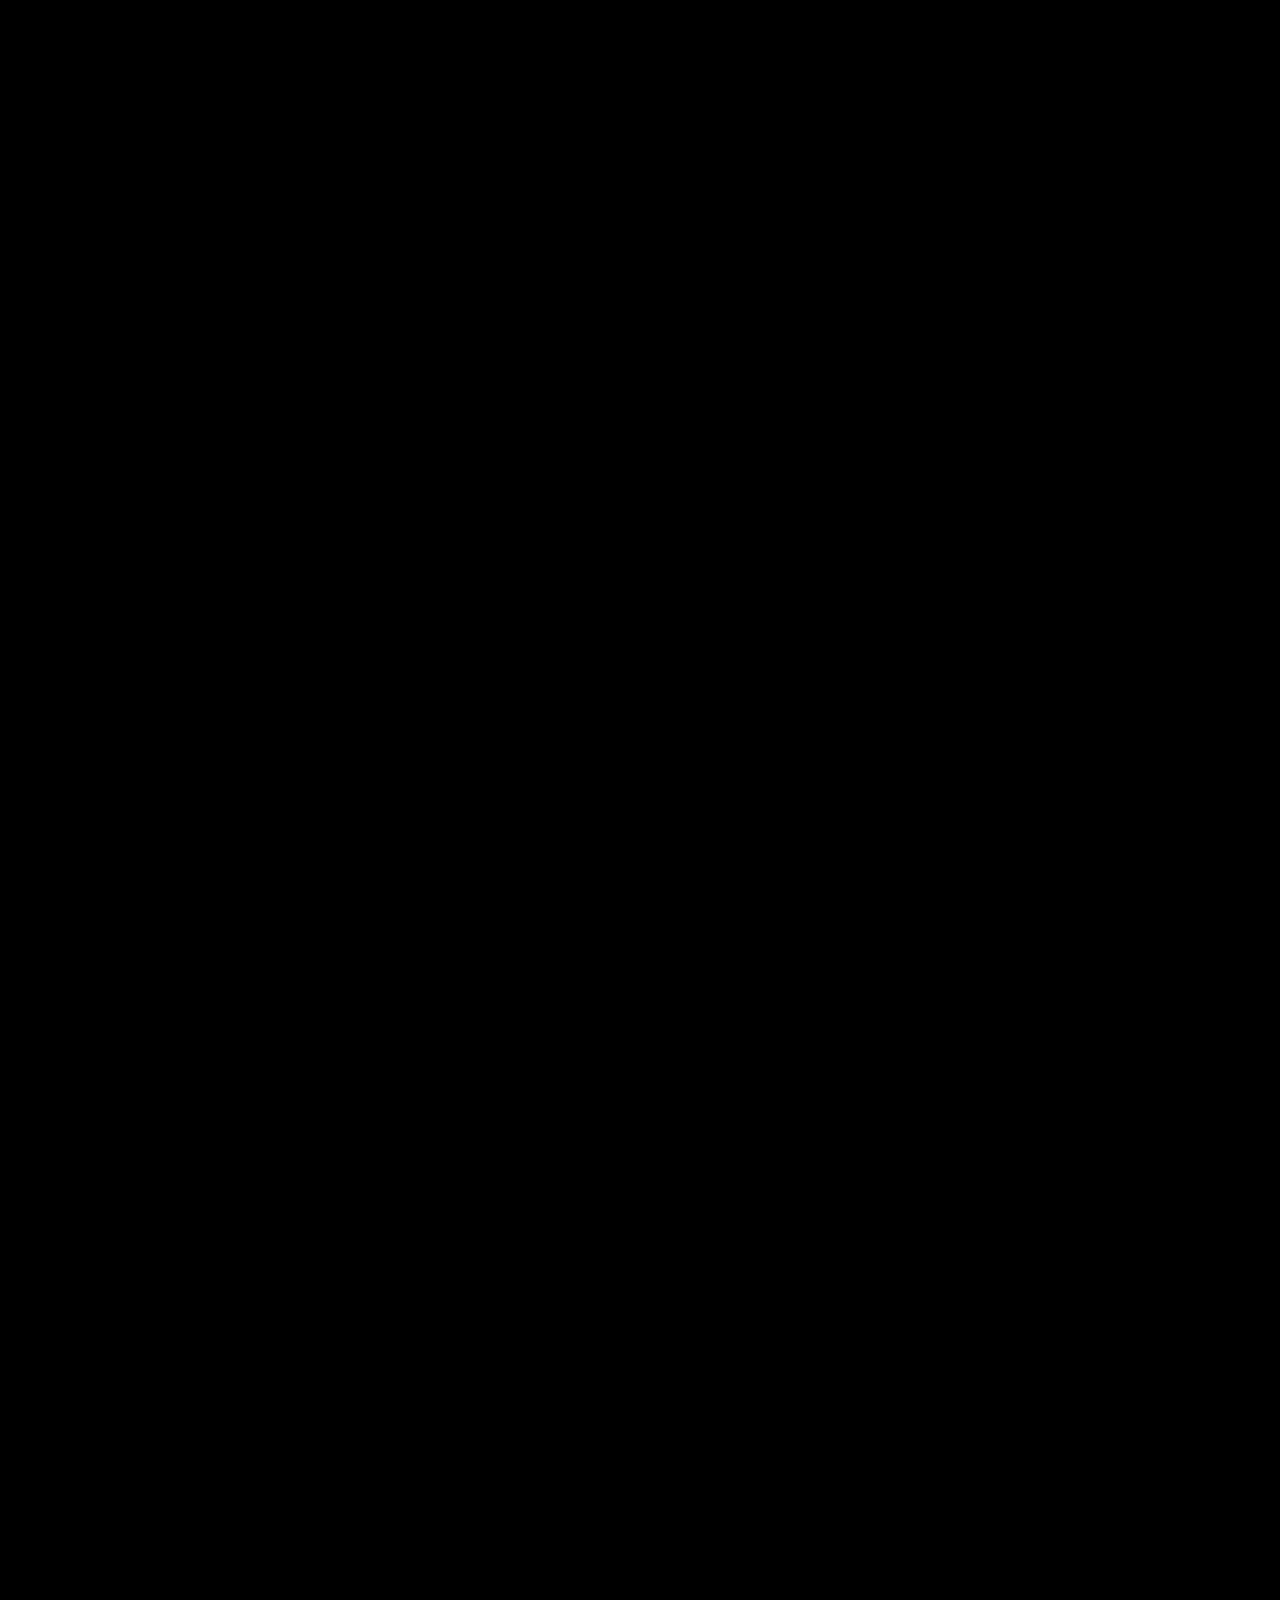
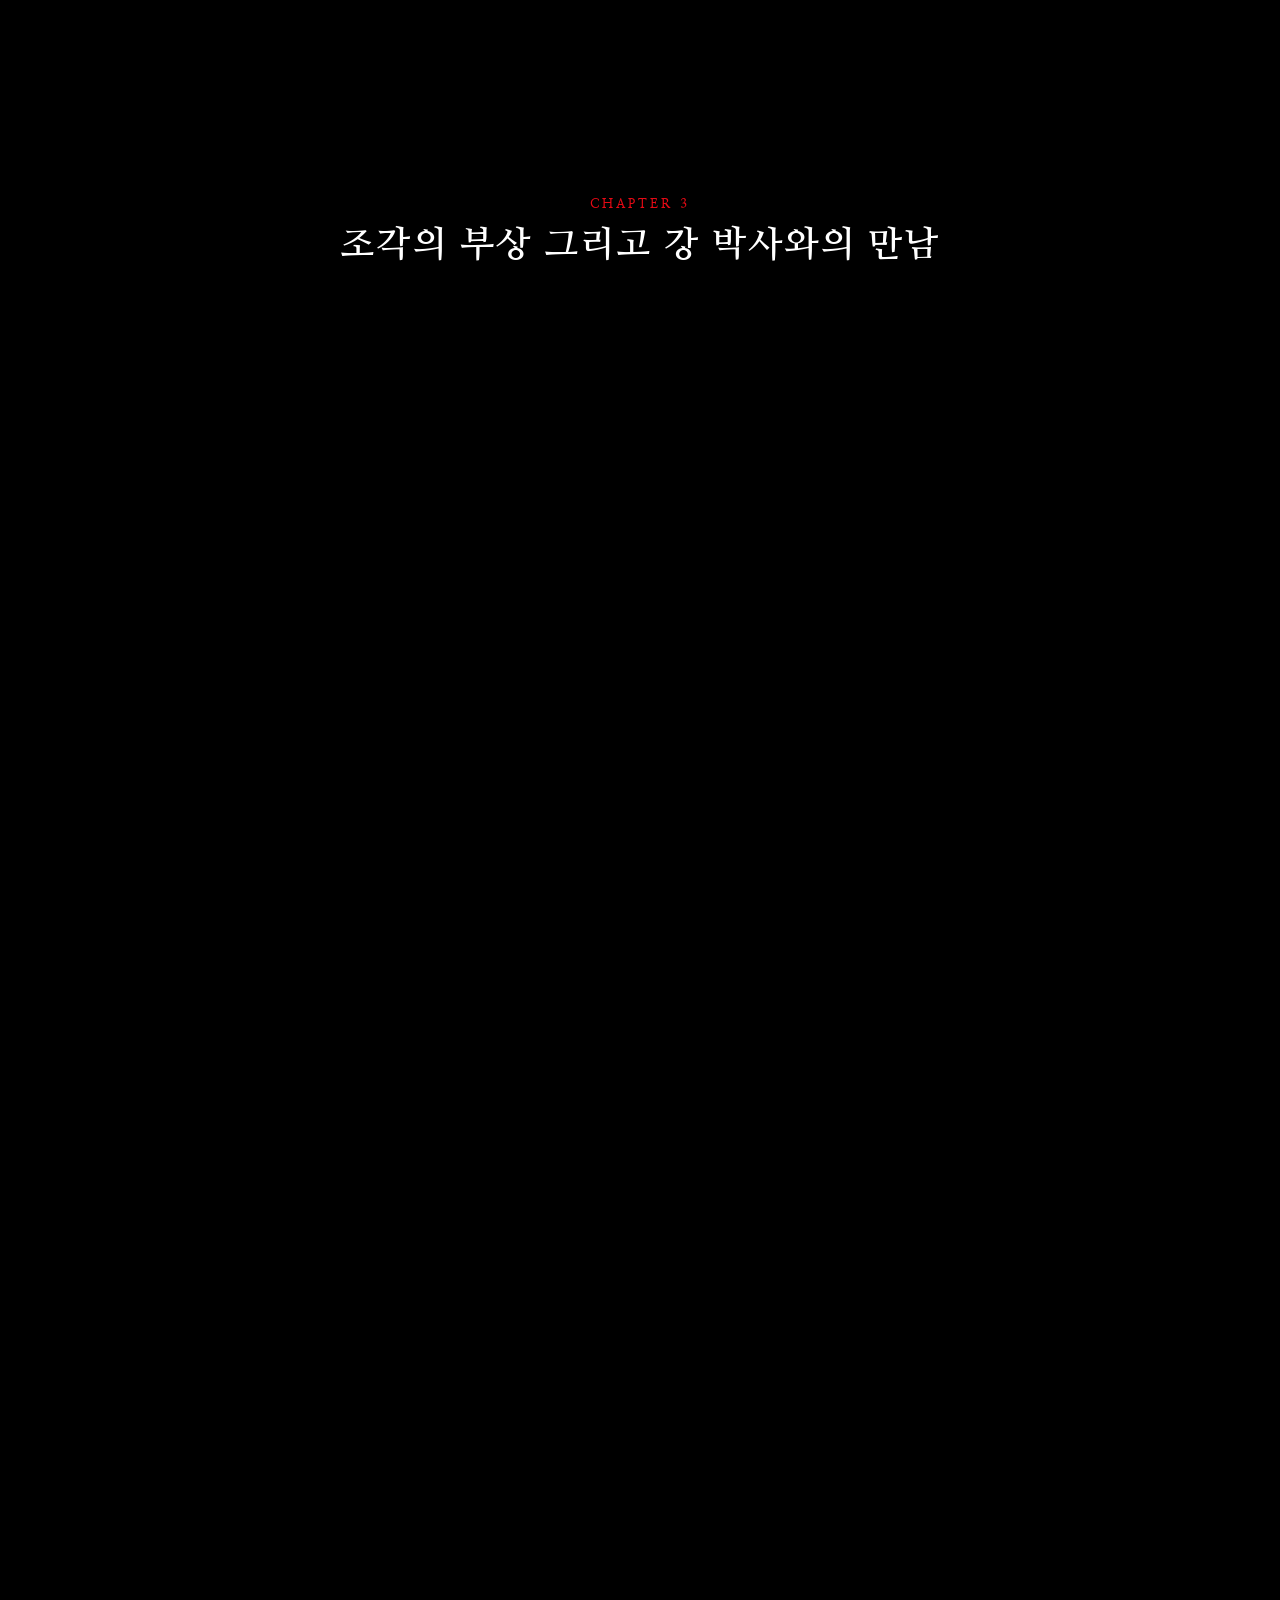
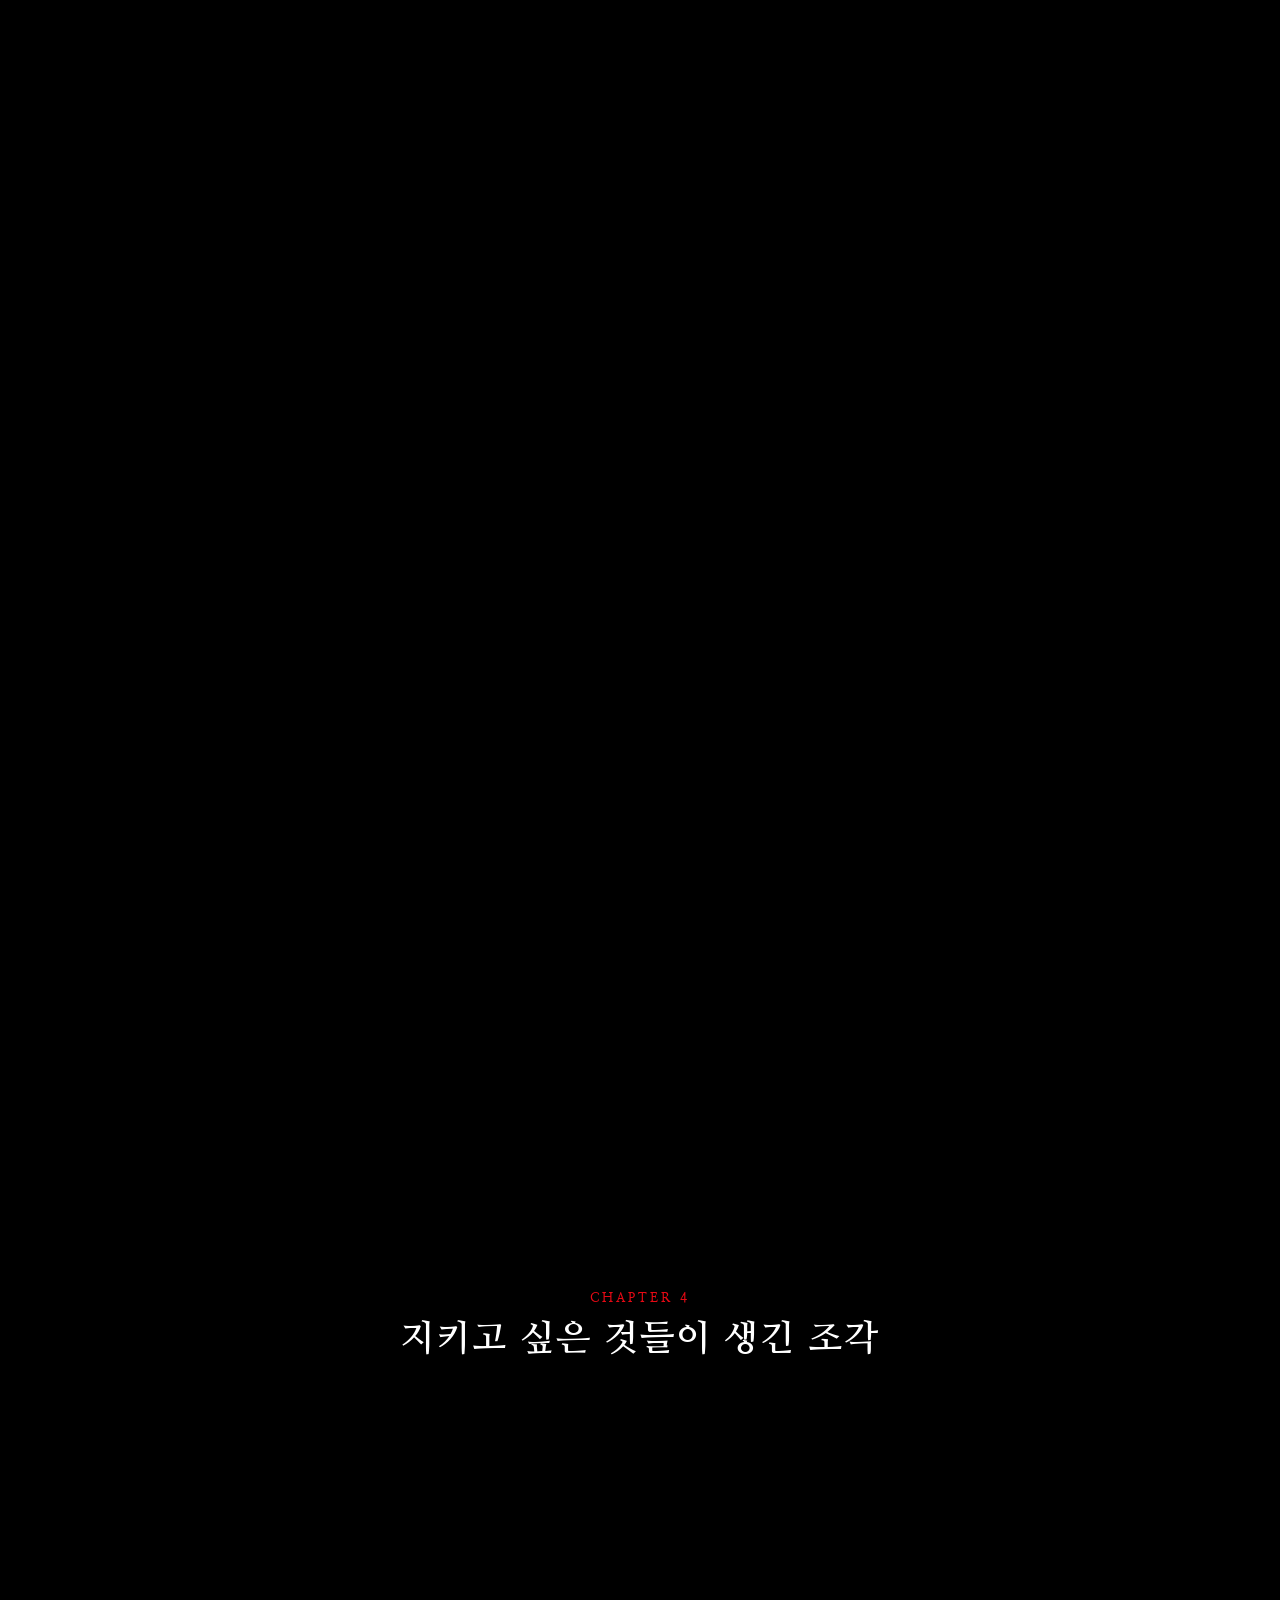
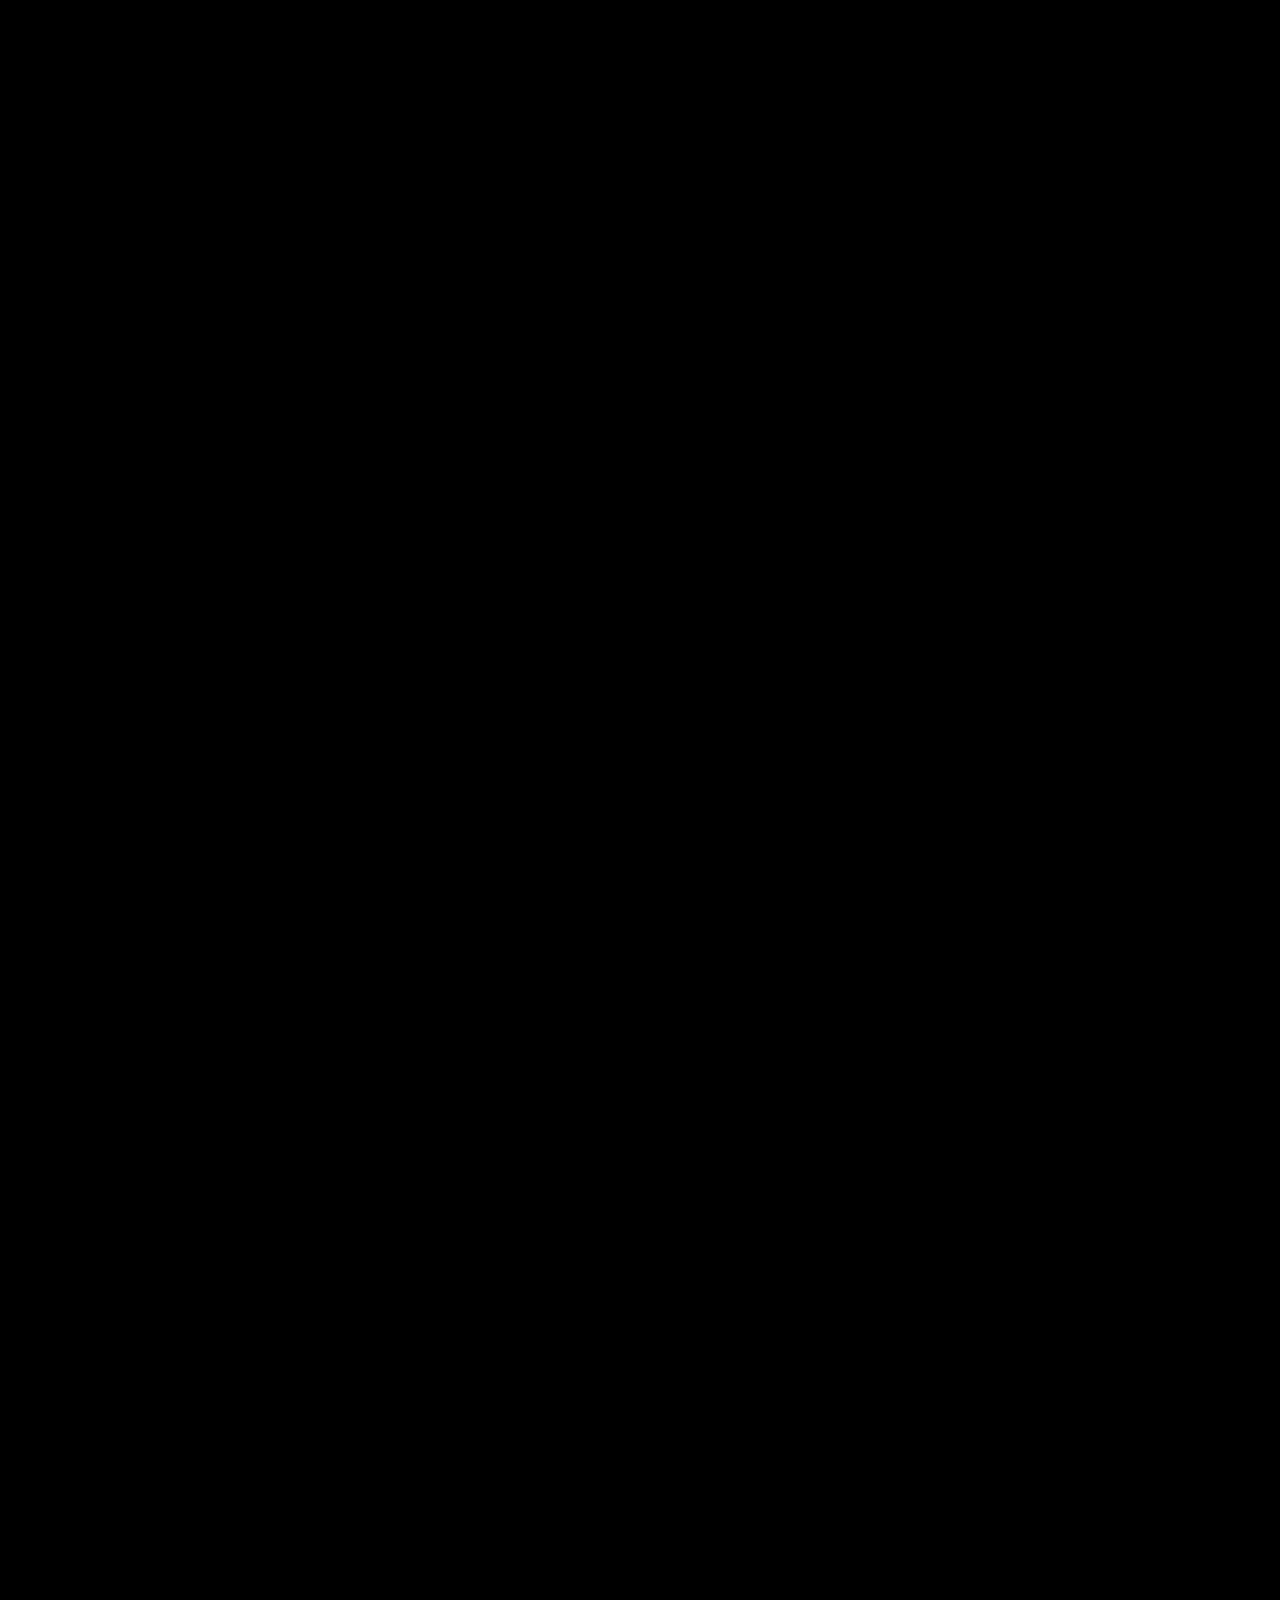
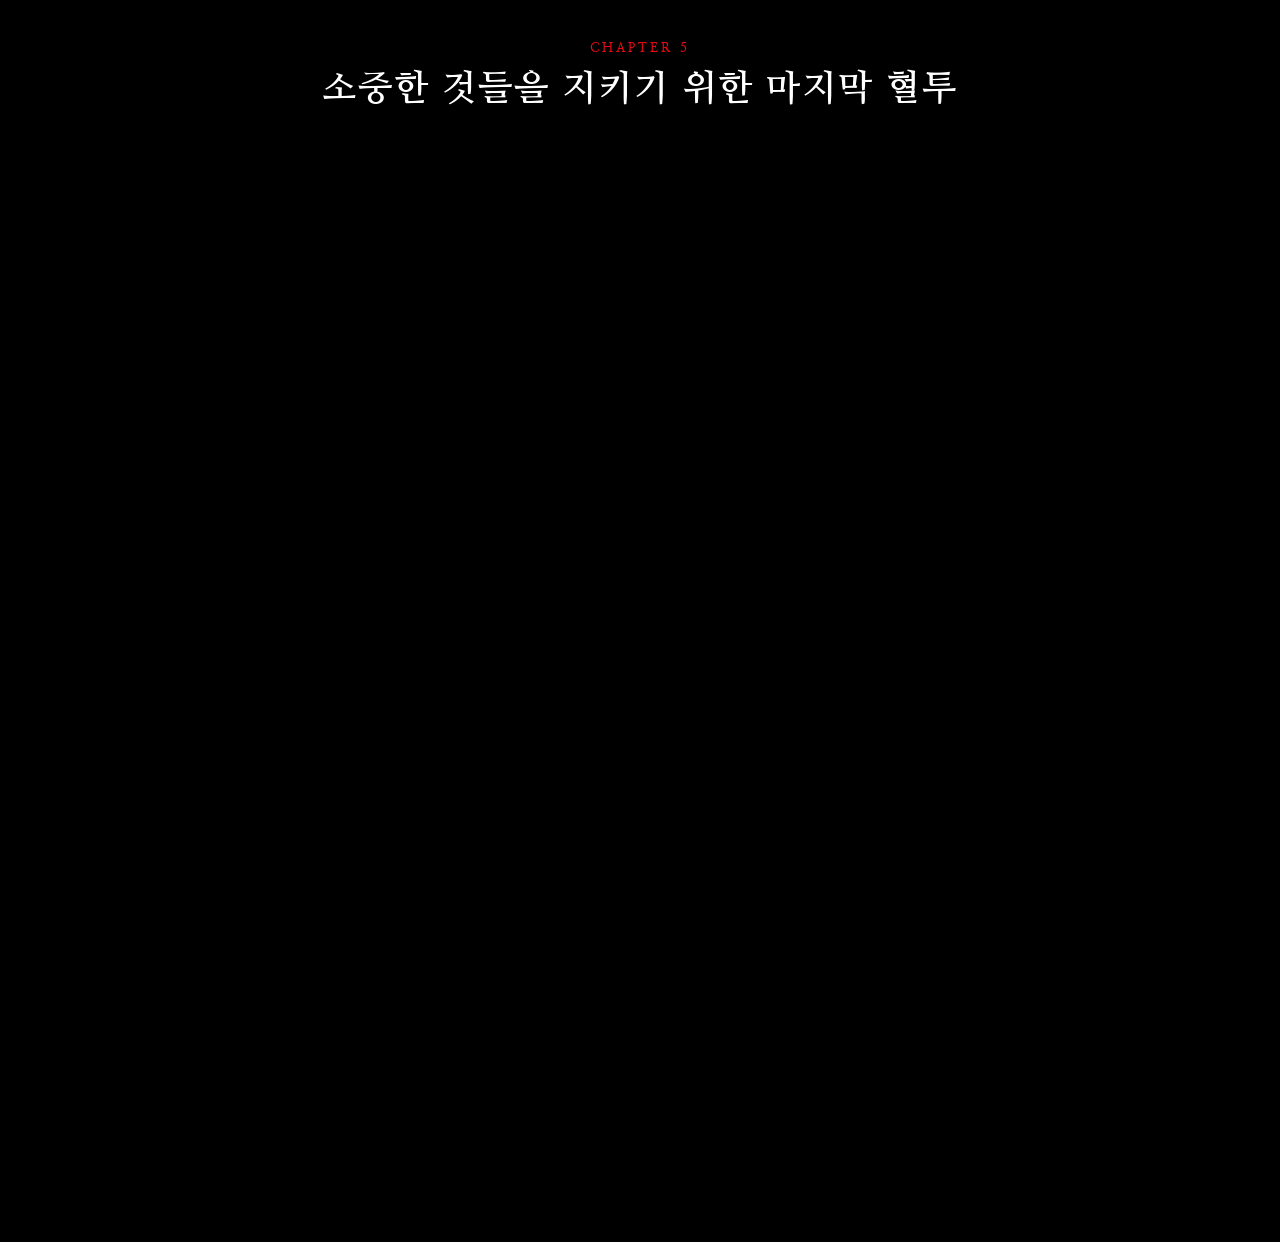
==== commit 3efa1cfa: "Add files via upload" ====
--- a/index.html
+++ b/index.html
@@ -110,12 +110,12 @@
             <h2>지키고 싶은 것들이 생긴 조각</h2>
 
             <div class="scene-wrap dynamic-blur">
-                <img src="common-18.jpeg" alt="딸을 품에 안은 강 박사">
+                <img src="scene4-1.jpg" alt="딸을 품에 안은 강 박사">
                 <div class="text-box"><p>늘 피와 어둠뿐이었던 조각의 삶 속에, 하나뿐인 어린 딸을 품에 소중히 안아 지켜내는 강 박사의 따뜻하고 무해한 일상이 들어오기 시작한다.</p></div>
             </div>
 
             <div class="scene-wrap dynamic-blur">
-                <img src="common-19.jpg" alt="차 안에서 웃는 강 박사와 딸">
+                <img src="scene4-2.jpg" alt="차 안에서 웃는 강 박사와 딸">
                 <div class="text-box"><p>그들 부녀가 함께 나누는 따스한 미소와 평화를 곁에서 지켜보며, 조각은 평생 느껴보지 못한 감정의 일렁임을 겪는다. 쇠잔해져 가던 킬러의 마음속에 처음으로 '파괴'가 아닌 '지키고 싶은 마음'이 태어난 순간이었다.</p></div>
             </div>
         </section>
@@ -124,7 +124,7 @@
             <span class="chapter-num">CHAPTER 5</span>
             <h2>소중한 것들을 지키기 위한 마지막 혈투</h2>
             <div class="scene-wrap dynamic-blur">
-                <img src="스크린샷 2026-06-08 오후 10.18.51.jpg" alt="파과 챕터 5 액션 스틸컷">
+                <img src="chapter5-still.png" alt="파과 챕터 5 액션 스틸컷">
                 <div class="text-box"><p>강박사의 딸을 지키기 위한 조각과 그녀를 방해하려는 투우의 마지막 혈투가 시작된다.</p></div>
             </div>
         </section>
